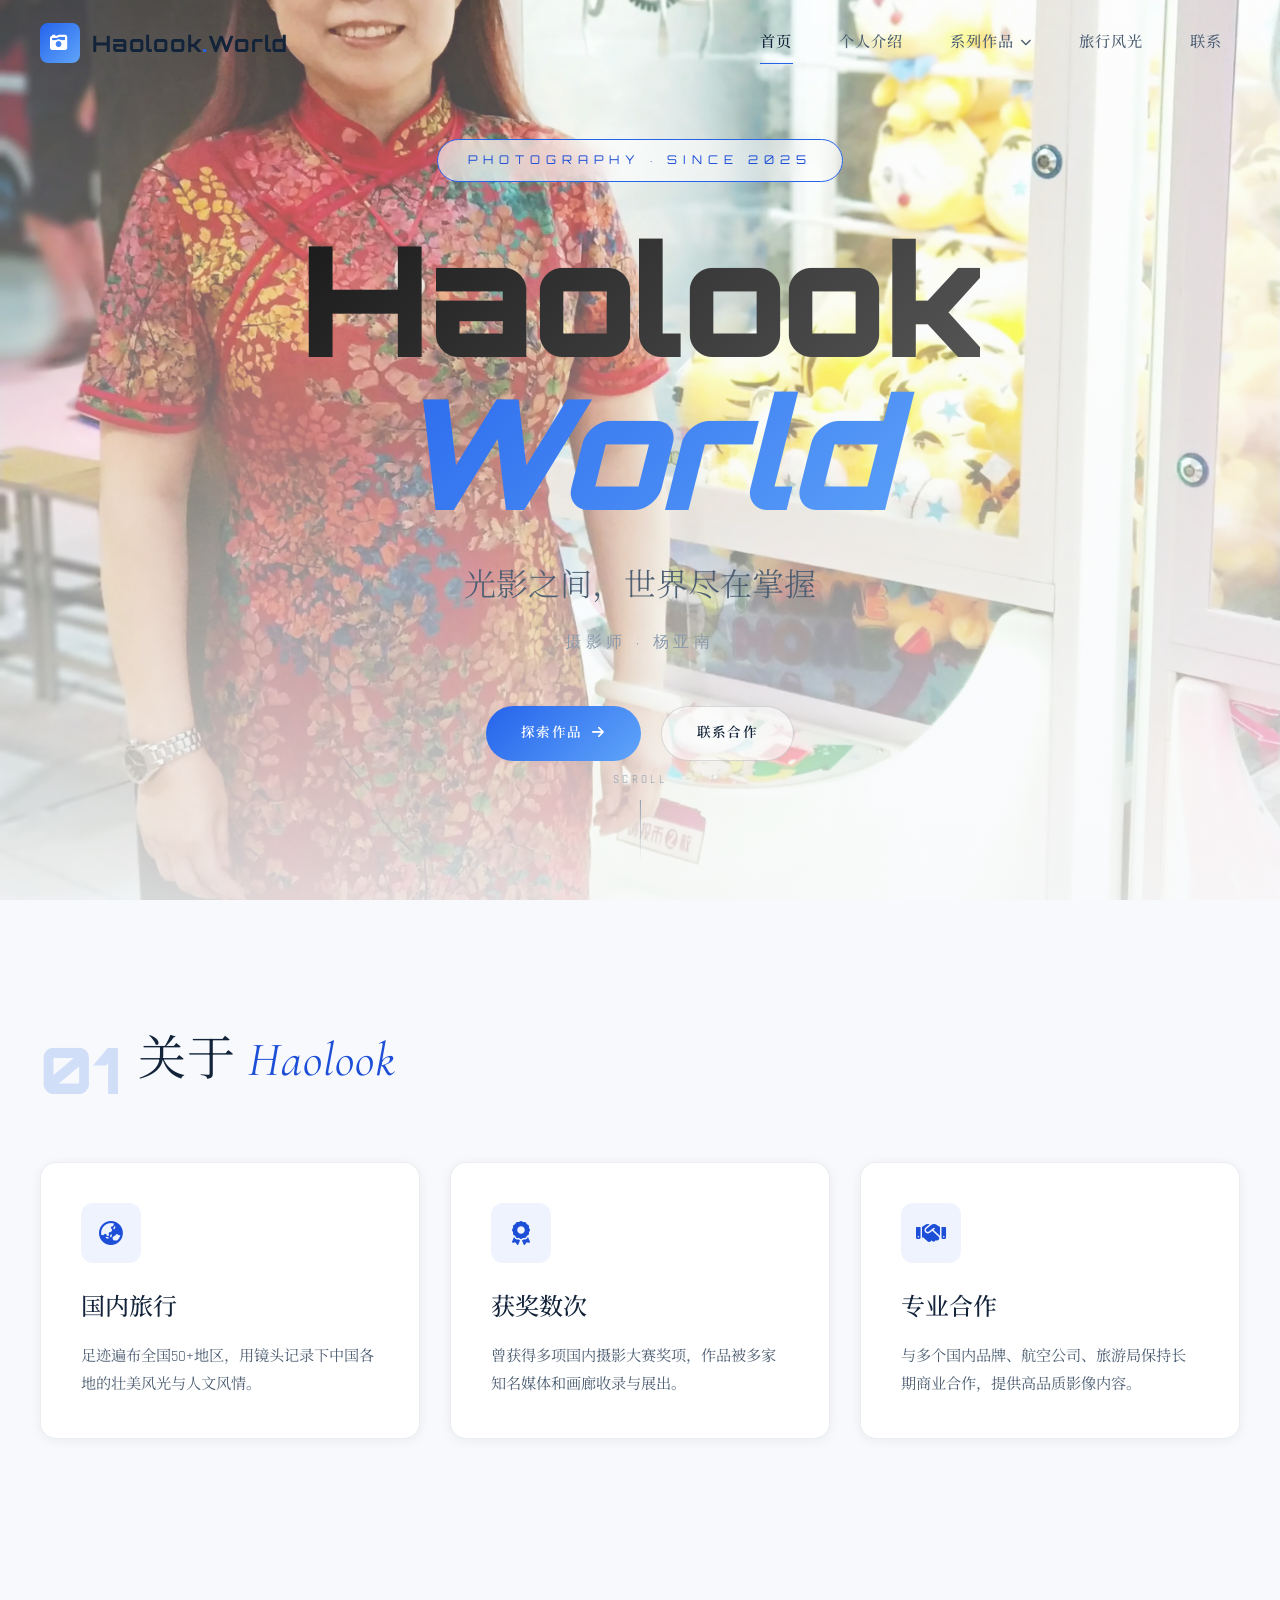
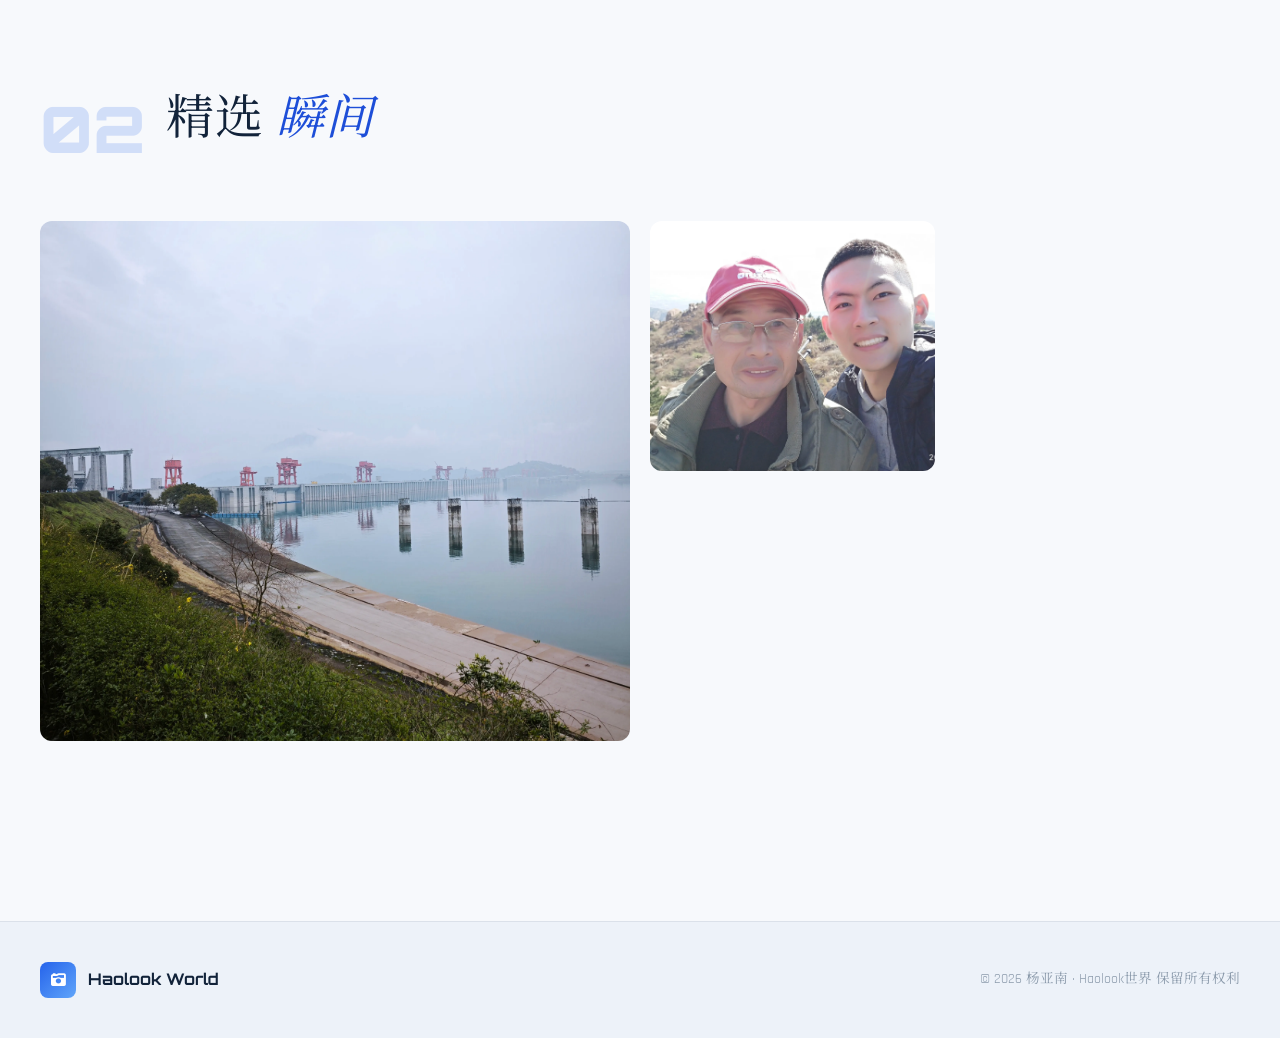
==== index.html @ eec77e29 "更新图库" ====
<!DOCTYPE html>
<html lang="zh-CN">
<head>
    <meta charset="UTF-8">
    <meta name="viewport" content="width=device-width, initial-scale=1.0">
    <title>Haolook世界 · 杨亚南摄影作品集</title>
    <link rel="stylesheet" href="css/style.css">
    <link rel="preconnect" href="https://fonts.googleapis.com">
    <link rel="preconnect" href="https://fonts.gstatic.com" crossorigin>
    <link href="https://fonts.googleapis.com/css2?family=Cormorant+Garamond:wght@300;400;500;600;700&family=Noto+Serif+SC:wght@300;400;500;600;700&family=Orbitron:wght@400;500;600;700;800;900&family=Rajdhani:wght@300;400;500;600;700&display=swap" rel="stylesheet">
    <link rel="stylesheet" href="https://cdnjs.cloudflare.com/ajax/libs/font-awesome/6.5.1/css/all.min.css">
</head>
<body>
    <canvas id="bg-canvas"></canvas>

    <div class="cursor-glow" id="cursor-glow"></div>

    <nav class="navbar" id="navbar">
        <div class="nav-container">
            <a href="#" class="nav-logo" data-page="home">
                <span class="logo-icon"><i class="fa-solid fa-camera-retro"></i></span>
                <span class="logo-text">Haolook<span class="logo-dot">.</span>World</span>
            </a>
            <ul class="nav-menu" id="nav-menu">
                <li><a href="#" class="nav-link active" data-page="home">首页</a></li>
                <li><a href="#" class="nav-link" data-page="about">个人介绍</a></li>
                <li class="dropdown">
                    <a href="#" class="nav-link dropdown-toggle" data-page="series">系列作品 <i class="fa-solid fa-chevron-down"></i></a>
                    <ul class="dropdown-menu" id="series-dropdown">
                    </ul>
                </li>
                <li><a href="#" class="nav-link" data-page="travel">旅行风光</a></li>
                <li><a href="#" class="nav-link" data-page="contact">联系</a></li>
            </ul>
            <button class="nav-toggle" id="nav-toggle">
                <span></span><span></span><span></span>
            </button>
        </div>
    </nav>

    <main class="main-content" id="main-content">
        <!-- 首页 -->
        <section class="page-section active" id="page-home">
            <div class="hero">
                <div class="hero-slideshow" id="hero-slideshow">
                </div>
                <div class="hero-overlay"></div>
                <div class="hero-content">
                    <div class="hero-tag animate-fade-in-up">PHOTOGRAPHY · SINCE 2025</div>
                    <h1 class="hero-title animate-fade-in-up delay-1">
                        <span class="title-line">Haolook</span>
                        <span class="title-line accent">World</span>
                    </h1>
                    <p class="hero-subtitle animate-fade-in-up delay-2">光影之间，世界尽在掌握</p>
                    <p class="hero-name animate-fade-in-up delay-3">摄影师 · 杨亚南</p>
                    <div class="hero-cta animate-fade-in-up delay-4">
                        <a href="#" class="btn btn-primary" data-page="series">探索作品 <i class="fa-solid fa-arrow-right"></i></a>
                        <a href="#" class="btn btn-outline" data-page="contact">联系合作</a>
                    </div>
                </div>
                <div class="hero-scroll">
                    <span>SCROLL</span>
                    <div class="scroll-line"></div>
                </div>
            </div>

            <div class="home-features">
                <div class="section-header">
                    <span class="section-number">01</span>
                    <h2 class="section-title">关于 <span class="accent">Haolook</span></h2>
                </div>
                <div class="features-grid">
                    <div class="feature-card">
                        <div class="feature-icon"><i class="fa-solid fa-earth-asia"></i></div>
                        <h3>国内旅行</h3>
                        <p>足迹遍布全国50+地区，用镜头记录下中国各地的壮美风光与人文风情。</p>
                    </div>
                    <div class="feature-card">
                        <div class="feature-icon"><i class="fa-solid fa-award"></i></div>
                        <h3>获奖数次</h3>
                        <p>曾获得多项国内摄影大赛奖项，作品被多家知名媒体和画廊收录与展出。</p>
                    </div>
                    <div class="feature-card">
                        <div class="feature-icon"><i class="fa-solid fa-handshake"></i></div>
                        <h3>专业合作</h3>
                        <p>与多个国内品牌、航空公司、旅游局保持长期商业合作，提供高品质影像内容。</p>
                    </div>
                </div>
            </div>

            <div class="home-gallery">
                <div class="section-header">
                    <span class="section-number">02</span>
                    <h2 class="section-title">精选 <span class="accent">瞬间</span></h2>
                </div>
                <div class="featured-grid" id="featured-grid">
                </div>
            </div>
        </section>

        <!-- 个人介绍 -->
        <section class="page-section" id="page-about">
            <div class="page-header">
                <span class="section-number">ABOUT</span>
                <h1 class="page-title">个人 <span class="accent">介绍</span></h1>
                <div class="page-line"></div>
            </div>

            <div class="about-hero">
                <div class="about-portrait">
                    <div class="portrait-frame">
                        <img src="images/jianli.png" alt="摄影师杨亚南肖像" class="portrait-img">
                    </div>
                    <div class="portrait-bg-deco"></div>
                </div>
                <div class="about-info">
                    <h2 class="about-name">杨亚南</h2>
                    <p class="about-alias">Haolook · 视觉艺术家</p>
                    <div class="about-bio">
                        <p>独立摄影师，视觉艺术家。专注于旅行风光、人文纪实与商业摄影领域。十余年间，以独特的光影语言和叙事风格，记录下世界各地的自然奇观与人文故事。</p>
                        <p>作品曾多次在国际摄影赛事中获奖，并在海内外多个城市举办个人展览。同时为众多国际品牌和机构提供专业的视觉创作服务。</p>
                    </div>
                    <div class="about-stats">
                        <div class="stat-item">
                            <span class="stat-number" data-count="40">0</span><span class="stat-suffix">+</span>
                            <span class="stat-label">旅行地区</span>
                        </div>
                        <div class="stat-item">
                            <span class="stat-number" data-count="100">0</span><span class="stat-suffix">+</span>
                            <span class="stat-label">获奖荣誉</span>
                        </div>
                        <div class="stat-item">
                            <span class="stat-number" data-count="20">0</span>
                            <span class="stat-label">年创作</span>
                        </div>
                        <div class="stat-item">
                            <span class="stat-number" data-count="500">0</span><span class="stat-suffix">+</span>
                            <span class="stat-label">粉丝关注</span>
                        </div>
                    </div>
                </div>
            </div>

            <div class="about-timeline-section">
                <div class="section-header">
                    <span class="section-number">01</span>
                    <h2 class="section-title">获奖 <span class="accent">荣誉</span></h2>
                </div>
                <div class="timeline" id="awards-timeline">
                    <div class="timeline-item">
                        <div class="timeline-dot"></div>
                        <div class="timeline-content">
                            <span class="timeline-year">2024</span>
                            <h3>International Landscape Photographer of the Year</h3>
                            <p>年度国际风光摄影师大奖 · 金奖</p>
                        </div>
                    </div>
                    <div class="timeline-item">
                        <div class="timeline-dot"></div>
                        <div class="timeline-content">
                            <span class="timeline-year">2023</span>
                            <h3>World Press Photo</h3>
                            <p>世界新闻摄影奖 · 自然类银奖</p>
                        </div>
                    </div>
                    <div class="timeline-item">
                        <div class="timeline-dot"></div>
                        <div class="timeline-content">
                            <span class="timeline-year">2023</span>
                            <h3>Sony World Photography Awards</h3>
                            <p>索尼世界摄影奖 · 专业风光组获奖</p>
                        </div>
                    </div>
                    <div class="timeline-item">
                        <div class="timeline-dot"></div>
                        <div class="timeline-content">
                            <span class="timeline-year">2022</span>
                            <h3>National Geographic Travel Photo Contest</h3>
                            <p>国家地理旅行摄影大赛 · 荣誉奖</p>
                        </div>
                    </div>
                    <div class="timeline-item">
                        <div class="timeline-dot"></div>
                        <div class="timeline-content">
                            <span class="timeline-year">2021</span>
                            <h3>HIPA — HIPA Awards</h3>
                            <p>哈坎国际摄影奖 · 年度摄影师提名</p>
                        </div>
                    </div>
                </div>
            </div>

            <div class="about-timeline-section">
                <div class="section-header">
                    <span class="section-number">02</span>
                    <h2 class="section-title">展览 <span class="accent">经历</span></h2>
                </div>
                <div class="timeline" id="exhibitions-timeline">
                    <div class="timeline-item">
                        <div class="timeline-dot"></div>
                        <div class="timeline-content">
                            <span class="timeline-year">2025</span>
                            <h3>「Haolook World」个人摄影展</h3>
                            <p>上海 · 龙美术馆</p>
                        </div>
                    </div>
                    <div class="timeline-item">
                        <div class="timeline-dot"></div>
                        <div class="timeline-content">
                            <span class="timeline-year">2024</span>
                            <h3>「地球之眼」当代摄影艺术展</h3>
                            <p>北京 · 798艺术区</p>
                        </div>
                    </div>
                    <div class="timeline-item">
                        <div class="timeline-dot"></div>
                        <div class="timeline-content">
                            <span class="timeline-year">2023</span>
                            <h3>国际摄影艺术博览会</h3>
                            <p>杭州 · 浙江美术馆</p>
                        </div>
                    </div>
                    <div class="timeline-item">
                        <div class="timeline-dot"></div>
                        <div class="timeline-content">
                            <span class="timeline-year">2022</span>
                            <h3>「山海之间」双人联展</h3>
                            <p>成都 · 宽窄巷子当代艺术空间</p>
                        </div>
                    </div>
                </div>
            </div>

            <div class="about-section">
                <div class="section-header">
                    <span class="section-number">03</span>
                    <h2 class="section-title">出版 <span class="accent">物</span></h2>
                </div>
                <div class="publications-grid" id="publications-grid">
                    <div class="publication-card">
                        <div class="pub-cover">
                            <div class="cover-sim cover-1"><span>Haolook World</span></div>
                        </div>
                        <h3>《Haolook World》</h3>
                        <p>2024 · 个人摄影集 · 中国摄影出版社</p>
                    </div>
                    <div class="publication-card">
                        <div class="pub-cover">
                            <div class="cover-sim cover-2"><span>光影之路</span></div>
                        </div>
                        <h3>《光影之路》</h3>
                        <p>2022 · 旅行摄影随笔集 · 中信出版社</p>
                    </div>
                    <div class="publication-card">
                        <div class="pub-cover">
                            <div class="cover-sim cover-3"><span>THE SILENCE</span></div>
                        </div>
                        <h3>《The Silence》</h3>
                        <p>2020 · 黑白摄影作品集 · 后浪出版</p>
                    </div>
                </div>
            </div>

            <div class="about-section">
                <div class="section-header">
                    <span class="section-number">04</span>
                    <h2 class="section-title">商业 <span class="accent">合作</span></h2>
                </div>
                <div class="brands-grid" id="brands-grid">
                    <div class="brand-item"><i class="fa-solid fa-plane"></i><span>航空公司</span></div>
                    <div class="brand-item"><i class="fa-solid fa-hotel"></i><span>奢华酒店</span></div>
                    <div class="brand-item"><i class="fa-solid fa-city"></i><span>旅游局</span></div>
                    <div class="brand-item"><i class="fa-solid fa-shirt"></i><span>时尚品牌</span></div>
                    <div class="brand-item"><i class="fa-solid fa-wine-glass"></i><span>美食集团</span></div>
                    <div class="brand-item"><i class="fa-solid fa-gem"></i><span>奢侈品</span></div>
                </div>
            </div>


        </section>

        <!-- 系列作品 -->
        <section class="page-section" id="page-series">
            <div class="page-header">
                <span class="section-number">SERIES</span>
                <h1 class="page-title">系列 <span class="accent">作品</span></h1>
                <div class="page-line"></div>
            </div>

            <div class="series-tabs" id="series-tabs">
                <button class="series-tab active" data-series="all">全部系列</button>
            </div>

            <div class="series-gallery" id="series-gallery">
            </div>
        </section>

        <!-- 旅行风光 -->
        <section class="page-section" id="page-travel">
            <div class="page-header">
                <span class="section-number">TRAVEL</span>
                <h1 class="page-title">旅行 <span class="accent">风光</span></h1>
                <div class="page-line"></div>
            </div>

            <div class="travel-gallery" id="travel-gallery">
            </div>
        </section>

        <!-- 联系 -->
        <section class="page-section" id="page-contact">
            <div class="page-header">
                <span class="section-number">CONTACT</span>
                <h1 class="page-title">联系 <span class="accent">合作</span></h1>
                <div class="page-line"></div>
            </div>

            <div class="contact-container">
                <div class="contact-info">
                    <div class="contact-card">
                        <h2>商业合作</h2>
                        <p class="contact-desc">欢迎品牌方、出版社、机构等洽谈商业合作、图片授权、活动邀约等事宜。</p>
                        <div class="contact-wechat">
                            <div class="wechat-label"><i class="fa-brands fa-weixin"></i> 商业微信</div>
                            <div class="wechat-id" id="wechat-id">Haolookcom</div>
                            <button class="btn-copy" id="btn-copy-wechat">复制微信号</button>
                        </div>
                        <div class="contact-email">
                            <a href="mailto:contact@haolook.world" class="email-link">
                                <i class="fa-solid fa-envelope"></i>
                                contact@haolook.com
                            </a>
                        </div>
                    </div>
                </div>
            </div>
        </section>
    </main>

    <footer class="footer">
        <div class="footer-container">
            <div class="footer-brand">
                <span class="logo-icon"><i class="fa-solid fa-camera-retro"></i></span>
                <span>Haolook World</span>
            </div>
            <div class="footer-copy">© 2026 杨亚南 · Haolook世界 保留所有权利</div>
        </div>
    </footer>

    <!-- 图片灯箱 -->
    <div class="lightbox" id="lightbox">
        <button class="lightbox-close" id="lightbox-close"><i class="fa-solid fa-xmark"></i></button>
        <button class="lightbox-prev" id="lightbox-prev"><i class="fa-solid fa-chevron-left"></i></button>
        <button class="lightbox-next" id="lightbox-next"><i class="fa-solid fa-chevron-right"></i></button>
        <div class="lightbox-content">
            <img src="" alt="" id="lightbox-img">
            <div class="lightbox-caption">
                <span id="lightbox-title"></span>
                <span id="lightbox-counter"></span>
            </div>
        </div>
    </div>

    <!-- 图片加载脚本 -->
    <script src="js/image-loader.js"></script>
    <script src="js/main.js"></script>
</body>
</html>
---- css/style.css ----
*,
*::before,
*::after {
    margin: 0;
    padding: 0;
    box-sizing: border-box;
}

:root {
    --bg-primary: #f7f9fc;
    --bg-secondary: #edf2f9;
    --bg-card: #ffffff;
    --bg-hover: #e6eefb;
    --text-primary: #12233a;
    --text-secondary: #4e5f73;
    --text-muted: #8b9aab;
    --accent: #2563eb;
    --accent-light: #93b4f5;
    --accent-dark: #1d4ed8;
    --border: rgba(18, 35, 58, 0.08);
    --border-light: rgba(18, 35, 58, 0.15);
    --gradient-accent: linear-gradient(135deg, #2563eb, #60a5fa);
    --gradient-soft: linear-gradient(135deg, #f7f9fc 0%, #edf2f9 100%);
    --font-heading: 'Cormorant Garamond', 'Noto Serif SC', serif;
    --font-body: 'Rajdhani', 'Noto Serif SC', sans-serif;
    --font-display: 'Orbitron', 'Cormorant Garamond', serif;
    --transition-smooth: all 0.4s cubic-bezier(0.25, 0.46, 0.45, 0.94);
    --transition-fast: all 0.2s ease;
    --shadow-sm: 0 2px 12px rgba(18, 40, 74, 0.06);
    --shadow-md: 0 8px 30px rgba(18, 40, 74, 0.09);
    --shadow-lg: 0 30px 60px rgba(18, 40, 74, 0.12);
}

html {
    scroll-behavior: smooth;
    -webkit-font-smoothing: antialiased;
    -moz-osx-font-smoothing: grayscale;
}

body {
    font-family: var(--font-body);
    background: var(--bg-primary);
    color: var(--text-primary);
    line-height: 1.7;
    overflow-x: hidden;
    min-height: 100vh;
}

#bg-canvas {
    position: fixed;
    top: 0;
    left: 0;
    width: 100%;
    height: 100%;
    z-index: 0;
    pointer-events: none;
    opacity: 0.4;
}

.cursor-glow {
    position: fixed;
    width: 400px;
    height: 400px;
    border-radius: 50%;
    background: radial-gradient(circle, rgba(37, 99, 235, 0.1) 0%, transparent 70%);
    pointer-events: none;
    z-index: 1;
    transform: translate(-50%, -50%);
    transition: transform 0.1s ease-out;
    display: none;
}

@media (hover: hover) {
    .cursor-glow { display: block; }
}

.navbar {
    position: fixed;
    top: 0;
    left: 0;
    right: 0;
    z-index: 1000;
    padding: 20px 0;
    transition: var(--transition-smooth);
    background: transparent;
}

.navbar.scrolled {
    background: rgba(247, 249, 252, 0.92);
    backdrop-filter: blur(20px);
    -webkit-backdrop-filter: blur(20px);
    padding: 15px 0;
    border-bottom: 1px solid var(--border);
    box-shadow: var(--shadow-sm);
}

.nav-container {
    max-width: 1400px;
    margin: 0 auto;
    padding: 0 40px;
    display: flex;
    justify-content: space-between;
    align-items: center;
}

.nav-logo {
    display: flex;
    align-items: center;
    gap: 12px;
    text-decoration: none;
    color: var(--text-primary);
    font-family: var(--font-display);
    font-size: 1.4rem;
    font-weight: 700;
    letter-spacing: 0.05em;
    transition: var(--transition-fast);
}

.nav-logo:hover { color: var(--accent); }

.logo-icon {
    width: 40px;
    height: 40px;
    background: var(--gradient-accent);
    border-radius: 8px;
    display: flex;
    align-items: center;
    justify-content: center;
    color: #fff;
    font-size: 1.1rem;
}

.logo-text { font-family: var(--font-display); }
.logo-dot { color: var(--accent); }

.nav-menu {
    display: flex;
    list-style: none;
    gap: 10px;
    align-items: center;
}

.nav-link {
    text-decoration: none;
    color: var(--text-secondary);
    font-size: 0.95rem;
    font-weight: 500;
    letter-spacing: 0.08em;
    padding: 10px 18px;
    position: relative;
    transition: var(--transition-fast);
    display: flex;
    align-items: center;
    gap: 6px;
    text-transform: uppercase;
}

.nav-link::before {
    content: '';
    position: absolute;
    bottom: 2px;
    left: 18px;
    right: 18px;
    height: 1px;
    background: var(--accent);
    transform: scaleX(0);
    transform-origin: left;
    transition: transform 0.3s ease;
}

.nav-link:hover,
.nav-link.active { color: var(--text-primary); }

.nav-link:hover::before,
.nav-link.active::before { transform: scaleX(1); }

.dropdown { position: relative; }

.dropdown-toggle i {
    font-size: 0.7rem;
    transition: transform 0.3s ease;
}

.dropdown:hover .dropdown-toggle i { transform: rotate(180deg); }

.dropdown-menu {
    position: absolute;
    top: 100%;
    left: 50%;
    transform: translateX(-50%) translateY(10px);
    background: #ffffff;
    border: 1px solid var(--border);
    border-radius: 12px;
    padding: 12px;
    min-width: 220px;
    list-style: none;
    opacity: 0;
    visibility: hidden;
    transition: all 0.3s cubic-bezier(0.25, 0.46, 0.45, 0.94);
    box-shadow: var(--shadow-lg);
    margin-top: 10px;
}

.dropdown:hover .dropdown-menu {
    opacity: 1;
    visibility: visible;
    transform: translateX(-50%) translateY(0);
}

.dropdown-menu li a {
    display: block;
    padding: 12px 18px;
    color: var(--text-secondary);
    text-decoration: none;
    font-size: 0.9rem;
    border-radius: 8px;
    transition: var(--transition-fast);
}

.dropdown-menu li a:hover {
    background: var(--bg-hover);
    color: var(--accent);
}

.nav-toggle {
    display: none;
    flex-direction: column;
    gap: 5px;
    background: none;
    border: none;
    cursor: pointer;
    padding: 10px;
}

.nav-toggle span {
    display: block;
    width: 28px;
    height: 2px;
    background: var(--text-primary);
    transition: var(--transition-smooth);
}

.nav-toggle.active span:nth-child(1) { transform: rotate(45deg) translate(5px, 5px); }
.nav-toggle.active span:nth-child(2) { opacity: 0; }
.nav-toggle.active span:nth-child(3) { transform: rotate(-45deg) translate(5px, -5px); }

.main-content { position: relative; z-index: 2; }

.page-section {
    display: none;
    min-height: 100vh;
    animation: fadeIn 0.6s ease;
}

.page-section.active { display: block; }

@keyframes fadeIn {
    from { opacity: 0; transform: translateY(20px); }
    to { opacity: 1; transform: translateY(0); }
}

.hero {
    position: relative;
    height: 100vh;
    min-height: 700px;
    overflow: hidden;
    display: flex;
    align-items: center;
    justify-content: center;
}

.hero-slideshow {
    position: absolute;
    inset: 0;
}

.hero-slide {
    position: absolute;
    inset: 0;
    background-size: cover;
    background-position: center;
    opacity: 0;
    transition: opacity 1.5s ease;
}

.hero-slide.active { opacity: 1; }

.hero-slide.placeholder {
    background: linear-gradient(135deg, #e7eefb 0%, #d3e1f7 50%, #93b4f5 100%);
}

.hero-overlay {
    position: absolute;
    inset: 0;
    background: linear-gradient(180deg, rgba(247, 249, 252, 0.25) 0%, rgba(247, 249, 252, 0.4) 40%, rgba(247, 249, 252, 0.85) 100%);
    z-index: 1;
}

.hero-content {
    position: relative;
    z-index: 2;
    text-align: center;
    padding: 0 20px;
    max-width: 900px;
}

.hero-tag {
    display: inline-block;
    font-family: var(--font-display);
    font-size: 0.75rem;
    letter-spacing: 0.5em;
    color: var(--accent-dark);
    border: 1px solid var(--accent);
    padding: 10px 30px;
    border-radius: 50px;
    margin-bottom: 40px;
    background: rgba(255,255,255,0.6);
    backdrop-filter: blur(10px);
}

.hero-title {
    font-family: var(--font-display);
    font-size: clamp(3rem, 12vw, 10rem);
    font-weight: 900;
    line-height: 1;
    margin-bottom: 30px;
    letter-spacing: -0.02em;
}

.title-line {
    display: block;
    background: linear-gradient(135deg, #1a1a1a 0%, #555555 100%);
    -webkit-background-clip: text;
    -webkit-text-fill-color: transparent;
    background-clip: text;
}

.title-line.accent {
    background: var(--gradient-accent);
    -webkit-background-clip: text;
    -webkit-text-fill-color: transparent;
    background-clip: text;
    font-style: italic;
}

.hero-subtitle {
    font-family: var(--font-heading);
    font-size: clamp(1.2rem, 3vw, 2rem);
    color: var(--text-secondary);
    margin-bottom: 15px;
    font-weight: 300;
}

.hero-name {
    font-family: var(--font-display);
    font-size: 1rem;
    letter-spacing: 0.3em;
    color: var(--text-muted);
    margin-bottom: 50px;
    text-transform: uppercase;
}

.hero-cta {
    display: flex;
    gap: 20px;
    justify-content: center;
    flex-wrap: wrap;
}

.btn {
    display: inline-flex;
    align-items: center;
    gap: 10px;
    padding: 15px 35px;
    text-decoration: none;
    font-family: var(--font-body);
    font-weight: 600;
    letter-spacing: 0.1em;
    text-transform: uppercase;
    font-size: 0.85rem;
    border-radius: 60px;
    transition: var(--transition-smooth);
    cursor: pointer;
    border: none;
}

.btn-primary {
    background: var(--gradient-accent);
    color: #fff;
}

.btn-primary:hover {
    transform: translateY(-3px);
    box-shadow: 0 15px 40px rgba(37, 99, 235, 0.3);
}

.btn-outline {
    background: rgba(255,255,255,0.6);
    color: var(--text-primary);
    border: 1px solid var(--border-light);
}

.btn-outline:hover {
    border-color: var(--accent);
    color: var(--accent-dark);
    transform: translateY(-3px);
    background: #fff;
}

.hero-scroll {
    position: absolute;
    bottom: 40px;
    left: 50%;
    transform: translateX(-50%);
    z-index: 2;
    display: flex;
    flex-direction: column;
    align-items: center;
    gap: 10px;
    color: var(--text-muted);
    font-size: 0.7rem;
    letter-spacing: 0.3em;
}

.scroll-line {
    width: 1px;
    height: 60px;
    background: linear-gradient(180deg, var(--text-muted), transparent);
    animation: scrollPulse 2s ease-in-out infinite;
}

@keyframes scrollPulse {
    0%, 100% { transform: scaleY(0.3); transform-origin: top; }
    50% { transform: scaleY(1); transform-origin: top; }
}

.animate-fade-in-up {
    opacity: 0;
    transform: translateY(30px);
    animation: fadeInUp 0.8s ease forwards;
}

@keyframes fadeInUp {
    to { opacity: 1; transform: translateY(0); }
}

.delay-1 { animation-delay: 0.2s; }
.delay-2 { animation-delay: 0.4s; }
.delay-3 { animation-delay: 0.6s; }
.delay-4 { animation-delay: 0.8s; }

.home-features,
.home-gallery {
    max-width: 1400px;
    margin: 0 auto;
    padding: 120px 40px;
}

.section-header {
    display: flex;
    align-items: flex-end;
    gap: 20px;
    margin-bottom: 60px;
}

.section-number {
    font-family: var(--font-display);
    font-size: 4rem;
    font-weight: 900;
    color: rgba(37, 99, 235, 0.18);
    line-height: 1;
}

.section-title {
    font-family: var(--font-heading);
    font-size: clamp(1.8rem, 4vw, 3rem);
    font-weight: 400;
    color: var(--text-primary);
    letter-spacing: 0.02em;
}

.section-title .accent {
    font-style: italic;
    color: var(--accent-dark);
}

.accent { color: var(--accent-dark); }

.features-grid {
    display: grid;
    grid-template-columns: repeat(auto-fit, minmax(280px, 1fr));
    gap: 30px;
}

.feature-card {
    background: var(--bg-card);
    border: 1px solid var(--border);
    border-radius: 16px;
    padding: 40px;
    transition: var(--transition-smooth);
    position: relative;
    overflow: hidden;
    box-shadow: var(--shadow-sm);
}

.feature-card::before {
    content: '';
    position: absolute;
    top: 0;
    left: 0;
    right: 0;
    height: 2px;
    background: var(--gradient-accent);
    transform: scaleX(0);
    transition: transform 0.4s ease;
}

.feature-card:hover {
    transform: translateY(-10px);
    border-color: var(--accent-light);
    box-shadow: var(--shadow-lg);
}

.feature-card:hover::before { transform: scaleX(1); }

.feature-icon {
    width: 60px;
    height: 60px;
    background: rgba(37, 99, 235, 0.08);
    border-radius: 12px;
    display: flex;
    align-items: center;
    justify-content: center;
    font-size: 1.5rem;
    color: var(--accent-dark);
    margin-bottom: 25px;
}

.feature-card h3 {
    font-family: var(--font-heading);
    font-size: 1.5rem;
    margin-bottom: 15px;
    font-weight: 500;
    color: var(--text-primary);
}

.feature-card p {
    color: var(--text-secondary);
    font-size: 0.95rem;
    line-height: 1.8;
}

.featured-grid {
    display: grid;
    grid-template-columns: repeat(4, 1fr);
    grid-auto-rows: 250px;
    gap: 20px;
}

.featured-item {
    position: relative;
    border-radius: 12px;
    overflow: hidden;
    cursor: pointer;
    transition: var(--transition-smooth);
    background: var(--bg-hover);
}

.featured-item:nth-child(1) { grid-column: span 2; grid-row: span 2; }
.featured-item:nth-child(2) { grid-column: span 1; }
.featured-item:nth-child(3) { grid-column: span 1; }
.featured-item:nth-child(4) { grid-column: span 2; }
.featured-item:nth-child(5) { grid-column: span 2; }
.featured-item:nth-child(6) { grid-column: span 1; grid-row: span 2; }

.featured-img {
    width: 100%;
    height: 100%;
    object-fit: cover;
    transition: transform 0.6s ease;
}

.featured-item:hover .featured-img { transform: scale(1.1); }

.featured-overlay {
    position: absolute;
    inset: 0;
    background: linear-gradient(180deg, transparent 40%, rgba(15, 32, 56, 0.75) 100%);
    display: flex;
    flex-direction: column;
    justify-content: flex-end;
    padding: 30px;
    opacity: 0;
    transition: var(--transition-smooth);
}

.featured-item:hover .featured-overlay { opacity: 1; }

.featured-title {
    font-family: var(--font-heading);
    font-size: 1.3rem;
    margin-bottom: 5px;
    color: #fff;
}

.featured-cat {
    font-size: 0.75rem;
    letter-spacing: 0.2em;
    color: var(--accent-light);
    text-transform: uppercase;
}

.featured-item.placeholder::after {
    content: '';
    position: absolute;
    inset: 0;
    background: linear-gradient(45deg, #e7eefb, #d3e1f7);
    opacity: 0.6;
}

.page-header {
    text-align: center;
    padding: 180px 40px 80px;
    background: var(--gradient-soft);
}

.page-header .section-number {
    font-size: 1rem;
    letter-spacing: 0.5em;
    color: var(--accent-dark);
    display: block;
    margin-bottom: 20px;
}

.page-title {
    font-family: var(--font-heading);
    font-size: clamp(2.5rem, 6vw, 4.5rem);
    font-weight: 400;
    margin-bottom: 20px;
    color: var(--text-primary);
}

.page-line {
    width: 80px;
    height: 2px;
    background: var(--gradient-accent);
    margin: 0 auto;
}

.about-hero {
    max-width: 1200px;
    margin: 0 auto;
    padding: 60px 40px;
    display: grid;
    grid-template-columns: 1fr 1.5fr;
    gap: 80px;
}

.about-portrait {
    position: relative;
}

.portrait-frame {
    width: 100%;
    aspect-ratio: 3/4;
    border-radius: 20px;
    overflow: hidden;
    box-shadow: var(--shadow-lg);
    background: var(--bg-hover);
}

.portrait-frame img {
    width: 100%;
    height: 100%;
    object-fit: cover;
}

.portrait-placeholder {
    width: 100%;
    height: 100%;
    display: flex;
    flex-direction: column;
    align-items: center;
    justify-content: center;
    gap: 15px;
    color: var(--text-muted);
    background: var(--gradient-soft);
}

.portrait-placeholder i { font-size: 3rem; }
.portrait-placeholder span { font-size: 0.9rem; letter-spacing: 0.2em; }

.portrait-bg-deco {
    position: absolute;
    top: 20px;
    left: 20px;
    right: -20px;
    bottom: -20px;
    border: 2px solid var(--accent-light);
    border-radius: 20px;
    z-index: -1;
}

.about-info {
    display: flex;
    flex-direction: column;
    justify-content: center;
}

.about-name {
    font-family: var(--font-heading);
    font-size: clamp(2.5rem, 5vw, 4rem);
    font-weight: 400;
    margin-bottom: 10px;
    color: var(--text-primary);
}

.about-alias {
    font-family: var(--font-display);
    font-size: 0.9rem;
    letter-spacing: 0.3em;
    color: var(--accent-dark);
    text-transform: uppercase;
    margin-bottom: 30px;
}

.about-bio p {
    font-size: 1rem;
    color: var(--text-secondary);
    line-height: 2;
    margin-bottom: 15px;
}

.about-stats {
    display: grid;
    grid-template-columns: repeat(4, 1fr);
    gap: 25px;
    margin-top: 40px;
    padding-top: 40px;
    border-top: 1px solid var(--border);
}

.stat-item {
    text-align: center;
}

.stat-number {
    font-family: var(--font-display);
    font-size: 2.5rem;
    font-weight: 700;
    color: var(--accent-dark);
}

.stat-suffix {
    font-family: var(--font-display);
    font-size: 1.2rem;
    color: var(--accent-dark);
}

.stat-label {
    display: block;
    font-size: 0.8rem;
    letter-spacing: 0.2em;
    color: var(--text-muted);
    margin-top: 5px;
}

.about-timeline-section,
.about-section {
    max-width: 1200px;
    margin: 0 auto;
    padding: 80px 40px;
}

.timeline {
    position: relative;
    padding-left: 40px;
}

.timeline::before {
    content: '';
    position: absolute;
    left: 12px;
    top: 0;
    bottom: 0;
    width: 2px;
    background: linear-gradient(180deg, var(--accent-light), transparent);
}

.timeline-item {
    position: relative;
    padding-bottom: 40px;
}

.timeline-item:last-child { padding-bottom: 0; }

.timeline-dot {
    position: absolute;
    left: -34px;
    top: 5px;
    width: 16px;
    height: 16px;
    background: var(--accent);
    border: 3px solid var(--bg-primary);
    border-radius: 50%;
    box-shadow: 0 0 0 2px var(--accent-light);
}

.timeline-content {
    background: var(--bg-card);
    border: 1px solid var(--border);
    border-radius: 12px;
    padding: 25px 30px;
    box-shadow: var(--shadow-sm);
    transition: var(--transition-smooth);
}

.timeline-content:hover {
    border-color: var(--accent-light);
    transform: translateX(5px);
    box-shadow: var(--shadow-md);
}

.timeline-year {
    display: inline-block;
    font-family: var(--font-display);
    font-size: 0.8rem;
    letter-spacing: 0.2em;
    color: var(--accent-dark);
    background: rgba(37, 99, 235, 0.08);
    padding: 4px 14px;
    border-radius: 20px;
    margin-bottom: 12px;
}

.timeline-content h3 {
    font-family: var(--font-heading);
    font-size: 1.25rem;
    font-weight: 500;
    margin-bottom: 8px;
    color: var(--text-primary);
}

.timeline-content p {
    color: var(--text-secondary);
    font-size: 0.95rem;
}

.publications-grid {
    display: grid;
    grid-template-columns: repeat(auto-fit, minmax(250px, 1fr));
    gap: 30px;
}

.publication-card {
    background: var(--bg-card);
    border: 1px solid var(--border);
    border-radius: 16px;
    padding: 30px;
    text-align: center;
    transition: var(--transition-smooth);
    box-shadow: var(--shadow-sm);
}

.publication-card:hover {
    transform: translateY(-8px);
    box-shadow: var(--shadow-lg);
    border-color: var(--accent-light);
}

.pub-cover {
    aspect-ratio: 3/4;
    border-radius: 8px;
    overflow: hidden;
    margin-bottom: 20px;
    box-shadow: var(--shadow-md);
}

.cover-sim {
    width: 100%;
    height: 100%;
    display: flex;
    align-items: center;
    justify-content: center;
    color: #fff;
    font-family: var(--font-heading);
    font-size: 1.3rem;
    padding: 20px;
    text-align: center;
    font-weight: 500;
}

.cover-1 { background: linear-gradient(135deg, #1e3a8a 0%, #60a5fa 100%); }
.cover-2 { background: linear-gradient(135deg, #1e40af 0%, #7dd3fc 100%); }
.cover-3 { background: linear-gradient(135deg, #0f2440 0%, #64748b 100%); }

.publication-card h3 {
    font-family: var(--font-heading);
    font-size: 1.3rem;
    margin-bottom: 8px;
    color: var(--text-primary);
}

.publication-card p {
    color: var(--text-muted);
    font-size: 0.9rem;
}

.brands-grid {
    display: grid;
    grid-template-columns: repeat(3, 1fr);
    gap: 20px;
}

.brand-item {
    background: var(--bg-card);
    border: 1px solid var(--border);
    border-radius: 12px;
    padding: 30px;
    display: flex;
    align-items: center;
    gap: 15px;
    transition: var(--transition-smooth);
    box-shadow: var(--shadow-sm);
}

.brand-item:hover {
    border-color: var(--accent-light);
    transform: translateY(-5px);
    box-shadow: var(--shadow-md);
}

.brand-item i {
    font-size: 1.8rem;
    color: var(--accent-dark);
}

.brand-item span {
    font-size: 1rem;
    font-weight: 500;
    color: var(--text-primary);
}

.series-tabs {
    display: flex;
    justify-content: center;
    gap: 10px;
    flex-wrap: wrap;
    padding: 40px;
    max-width: 1200px;
    margin: 0 auto;
}

.series-tab {
    padding: 12px 28px;
    background: var(--bg-card);
    border: 1px solid var(--border);
    border-radius: 60px;
    color: var(--text-secondary);
    font-family: var(--font-body);
    font-size: 0.9rem;
    font-weight: 500;
    letter-spacing: 0.08em;
    cursor: pointer;
    transition: var(--transition-smooth);
}

.series-tab:hover {
    border-color: var(--accent-light);
    color: var(--accent-dark);
}

.series-tab.active {
    background: var(--gradient-accent);
    border-color: transparent;
    color: #fff;
}

.series-gallery,
.travel-gallery {
    max-width: 1400px;
    margin: 0 auto;
    padding: 40px;
    column-count: 3;
    column-gap: 20px;
}

.gallery-item {
    break-inside: avoid;
    margin-bottom: 20px;
    border-radius: 12px;
    overflow: hidden;
    position: relative;
    cursor: pointer;
    background: var(--bg-hover);
    animation: galleryFadeIn 0.6s ease forwards;
    opacity: 0;
}

@keyframes galleryFadeIn {
    to { opacity: 1; }
}

.gallery-item img {
    width: 100%;
    display: block;
    transition: transform 0.6s ease;
}

.gallery-item:hover img { transform: scale(1.05); }

.gallery-caption {
    position: absolute;
    inset: 0;
    background: linear-gradient(180deg, transparent 50%, rgba(15, 32, 56, 0.8) 100%);
    display: flex;
    flex-direction: column;
    justify-content: flex-end;
    padding: 25px;
    opacity: 0;
    transition: var(--transition-smooth);
}

.gallery-item:hover .gallery-caption { opacity: 1; }

.caption-title {
    font-family: var(--font-heading);
    font-size: 1.1rem;
    color: #fff;
}

.caption-series {
    font-size: 0.7rem;
    letter-spacing: 0.2em;
    color: var(--accent-light);
    margin-top: 4px;
}

.empty-state {
    grid-column: 1 / -1;
    text-align: center;
    padding: 80px 40px;
    color: var(--text-muted);
    font-size: 1rem;
}

.empty-state i {
    font-size: 3rem;
    display: block;
    margin-bottom: 20px;
    color: var(--accent-light);
}

.contact-container {
    max-width: 600px;
    margin: 0 auto;
    padding: 40px;
}

.contact-card,
.social-card {
    background: var(--bg-card);
    border: 1px solid var(--border);
    border-radius: 16px;
    padding: 40px;
    box-shadow: var(--shadow-sm);
}

.contact-card h2,
.social-card h2 {
    font-family: var(--font-heading);
    font-size: 1.6rem;
    font-weight: 500;
    margin-bottom: 15px;
    color: var(--text-primary);
}

.contact-desc {
    color: var(--text-secondary);
    margin-bottom: 25px;
    font-size: 0.95rem;
}

.contact-wechat {
    background: var(--bg-hover);
    border-radius: 12px;
    padding: 25px;
    text-align: center;
}

.wechat-label {
    font-size: 0.8rem;
    letter-spacing: 0.2em;
    color: var(--text-muted);
    margin-bottom: 12px;
    text-transform: uppercase;
}

.wechat-label i { color: #07c160; margin-right: 6px; }

.wechat-id {
    font-family: var(--font-display);
    font-size: 1.4rem;
    font-weight: 600;
    color: var(--text-primary);
    letter-spacing: 0.05em;
    margin-bottom: 18px;
}

.btn-copy {
    background: var(--gradient-accent);
    color: #fff;
    border: none;
    padding: 12px 30px;
    border-radius: 30px;
    font-family: var(--font-body);
    font-weight: 600;
    font-size: 0.85rem;
    letter-spacing: 0.08em;
    cursor: pointer;
    transition: var(--transition-smooth);
}

.btn-copy:hover {
    transform: translateY(-2px);
    box-shadow: 0 10px 30px rgba(37, 99, 235, 0.3);
}

.btn-copy.copied { background: #07c160; }

.contact-email {
    margin-top: 25px;
}

.email-link {
    display: flex;
    align-items: center;
    gap: 12px;
    color: var(--text-secondary);
    text-decoration: none;
    font-size: 1rem;
    padding: 15px 20px;
    background: var(--bg-hover);
    border-radius: 10px;
    transition: var(--transition-smooth);
}

.email-link:hover {
    color: var(--accent-dark);
    background: rgba(37, 99, 235, 0.08);
}

.footer {
    background: var(--bg-secondary);
    padding: 40px;
    margin-top: 60px;
    border-top: 1px solid var(--border);
}

.footer-container {
    max-width: 1400px;
    margin: 0 auto;
    display: flex;
    justify-content: space-between;
    align-items: center;
    flex-wrap: wrap;
    gap: 20px;
}

.footer-brand {
    display: flex;
    align-items: center;
    gap: 12px;
    font-family: var(--font-display);
    color: var(--text-primary);
    font-weight: 700;
}

.footer-brand .logo-icon {
    width: 36px;
    height: 36px;
    font-size: 0.9rem;
}

.footer-copy {
    color: var(--text-muted);
    font-size: 0.85rem;
}

.footer-social { display: none; }

.lightbox {
    position: fixed;
    inset: 0;
    background: rgba(10, 10, 10, 0.95);
    z-index: 2000;
    display: flex;
    align-items: center;
    justify-content: center;
    opacity: 0;
    visibility: hidden;
    transition: var(--transition-smooth);
}

.lightbox.active {
    opacity: 1;
    visibility: visible;
}

.lightbox-content {
    max-width: 90vw;
    max-height: 85vh;
    text-align: center;
}

.lightbox-content img {
    max-width: 100%;
    max-height: 80vh;
    border-radius: 8px;
    box-shadow: 0 20px 60px rgba(0, 0, 0, 0.5);
}

.lightbox-caption {
    color: rgba(255,255,255,0.8);
    padding: 15px;
    font-size: 0.9rem;
    display: flex;
    justify-content: space-between;
    max-width: 600px;
    margin: 0 auto;
}

.lightbox-close,
.lightbox-prev,
.lightbox-next {
    position: absolute;
    background: rgba(255,255,255,0.1);
    border: 1px solid rgba(255,255,255,0.2);
    color: #fff;
    width: 50px;
    height: 50px;
    border-radius: 50%;
    cursor: pointer;
    font-size: 1.2rem;
    transition: var(--transition-smooth);
    display: flex;
    align-items: center;
    justify-content: center;
}

.lightbox-close:hover,
.lightbox-prev:hover,
.lightbox-next:hover {
    background: var(--accent);
    border-color: var(--accent);
    color: #1a1a1a;
}

.lightbox-close { top: 30px; right: 30px; }
.lightbox-prev { left: 30px; top: 50%; transform: translateY(-50%); }
.lightbox-next { right: 30px; top: 50%; transform: translateY(-50%); }

@media (max-width: 1024px) {
    .nav-toggle { display: flex; }

    .nav-menu {
        position: fixed;
        top: 0;
        right: -100%;
        width: 300px;
        max-width: 80vw;
        height: 100vh;
        background: #fff;
        flex-direction: column;
        padding: 100px 30px 30px;
        align-items: stretch;
        transition: right 0.4s ease;
        box-shadow: var(--shadow-lg);
    }

    .nav-menu.active { right: 0; }

    .nav-link {
        padding: 15px 0;
        border-bottom: 1px solid var(--border);
    }

    .nav-link::before { display: none; }

    .dropdown-menu {
        position: static;
        transform: none;
        background: transparent;
        border: none;
        box-shadow: none;
        opacity: 1;
        visibility: visible;
        padding: 10px 0;
        display: none;
    }

    .dropdown-menu.open { display: block; }

    .dropdown-menu li a {
        padding: 10px 0;
        padding-left: 20px;
        font-size: 0.85rem;
    }

    .about-hero {
        grid-template-columns: 1fr;
        gap: 40px;
    }

    .brands-grid { grid-template-columns: repeat(2, 1fr); }
    .contact-container { grid-template-columns: 1fr; }
    .about-stats { grid-template-columns: repeat(2, 1fr); }

    .featured-grid {
        grid-template-columns: repeat(2, 1fr);
        grid-auto-rows: 200px;
    }

    .featured-item:nth-child(1) { grid-column: span 2; grid-row: span 1; }
    .featured-item:nth-child(6) { grid-column: span 2; grid-row: span 1; }

    .series-gallery,
    .travel-gallery { column-count: 2; }
}

@media (max-width: 600px) {
    .nav-container { padding: 0 20px; }
    .home-features,
    .home-gallery { padding: 80px 20px; }
    .page-header { padding: 140px 20px 60px; }
    .about-hero { padding: 40px 20px; }
    .about-timeline-section,
    .about-section { padding: 60px 20px; }

    .brands-grid { grid-template-columns: 1fr; }
    .featured-grid { grid-template-columns: 1fr; }
    .featured-item:nth-child(1),
    .featured-item:nth-child(4),
    .featured-item:nth-child(5),
    .featured-item:nth-child(6) { grid-column: span 1; }

    .series-gallery,
    .travel-gallery { column-count: 1; padding: 20px; }

    .hero-title { font-size: clamp(2.5rem, 15vw, 5rem); }

    .footer-container {
        flex-direction: column;
        text-align: center;
    }
}
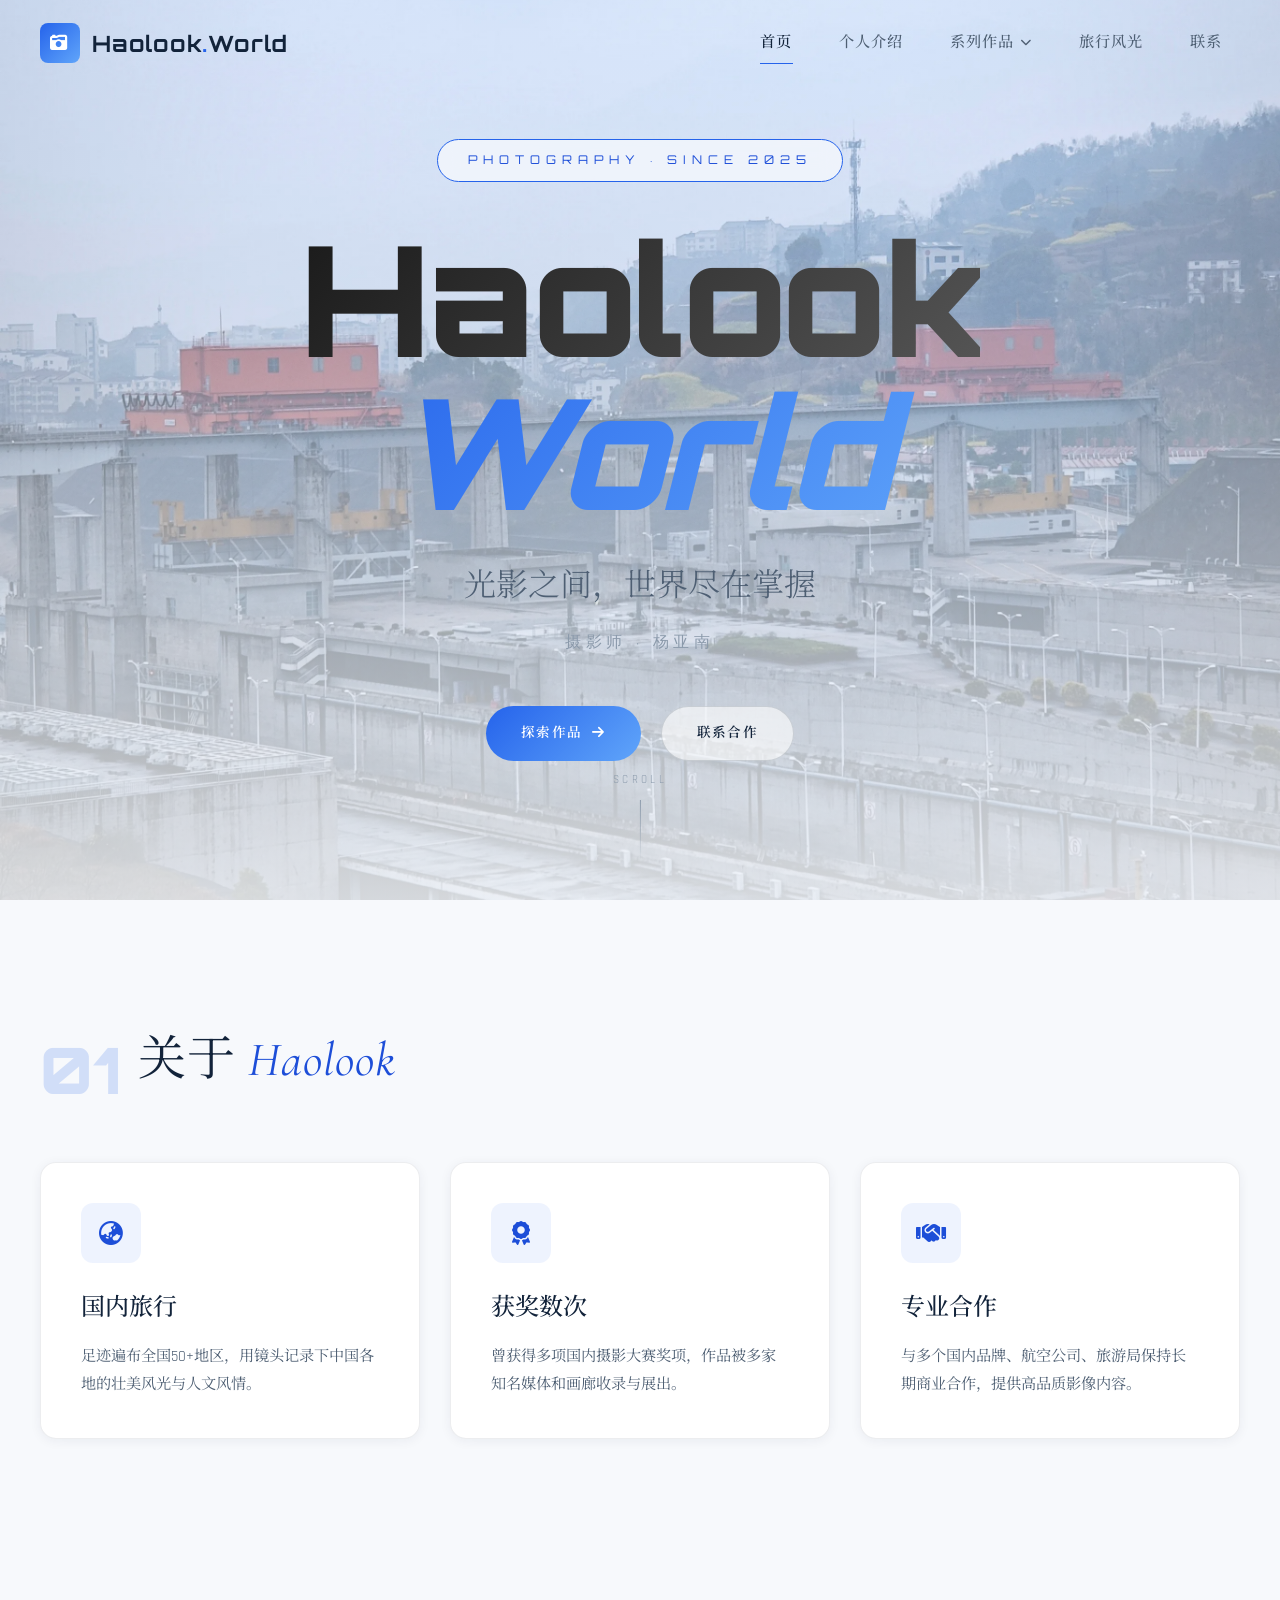
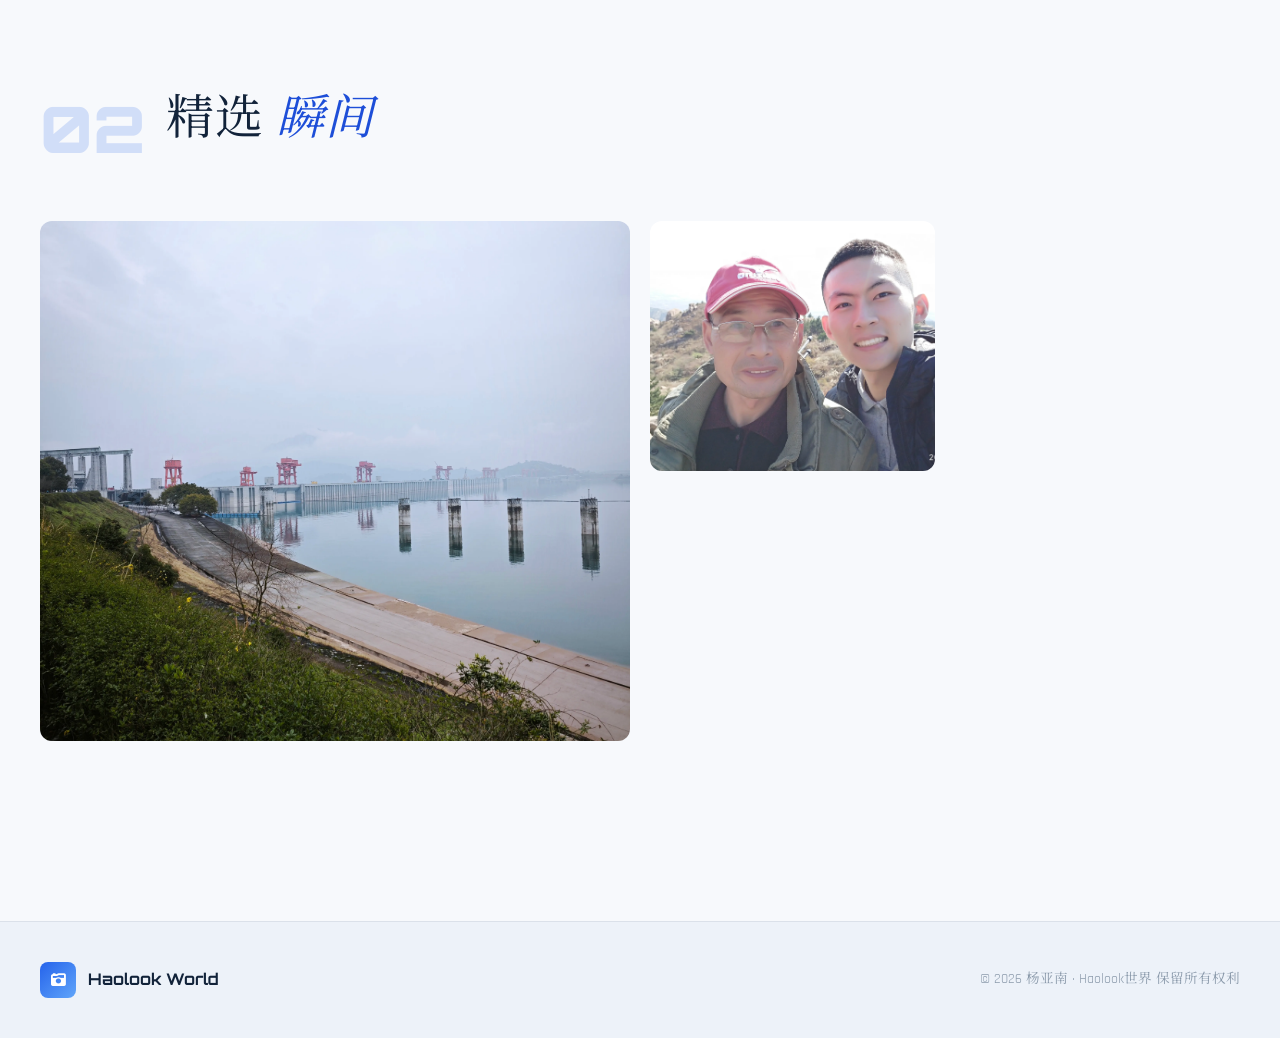
==== commit 18273f3b: "Update index.html" ====
--- a/index.html
+++ b/index.html
@@ -117,16 +117,16 @@
                     <h2 class="about-name">杨亚南</h2>
                     <p class="about-alias">Haolook · 视觉艺术家</p>
                     <div class="about-bio">
-                        <p>独立摄影师，视觉艺术家。专注于旅行风光、人文纪实与商业摄影领域。十余年间，以独特的光影语言和叙事风格，记录下世界各地的自然奇观与人文故事。</p>
-                        <p>作品曾多次在国际摄影赛事中获奖，并在海内外多个城市举办个人展览。同时为众多国际品牌和机构提供专业的视觉创作服务。</p>
+                        <p>独立摄影师，视觉艺术家。一名正在学习摄影的记录者，专注于旅行风光、人文纪实。以独特的光影语言和叙事风格，记录下各地的自然奇观与人文故事。</p>
+                        <p>目光常停留在山野风景、城市街巷，以及花鸟静物之上,偏好干净、简洁的画面，忠于当下看见的光线与形态,这里存放我的练习碎片，收集世间安静的美好。</p>
                     </div>
                     <div class="about-stats">
                         <div class="stat-item">
                             <span class="stat-number" data-count="40">0</span><span class="stat-suffix">+</span>
-                            <span class="stat-label">旅行地区</span>
+                            <span class="stat-label">旅行城市</span>
                         </div>
                         <div class="stat-item">
-                            <span class="stat-number" data-count="100">0</span><span class="stat-suffix">+</span>
+                            <span class="stat-number" data-count="10">0</span><span class="stat-suffix">+</span>
                             <span class="stat-label">获奖荣誉</span>
                         </div>
                         <div class="stat-item">
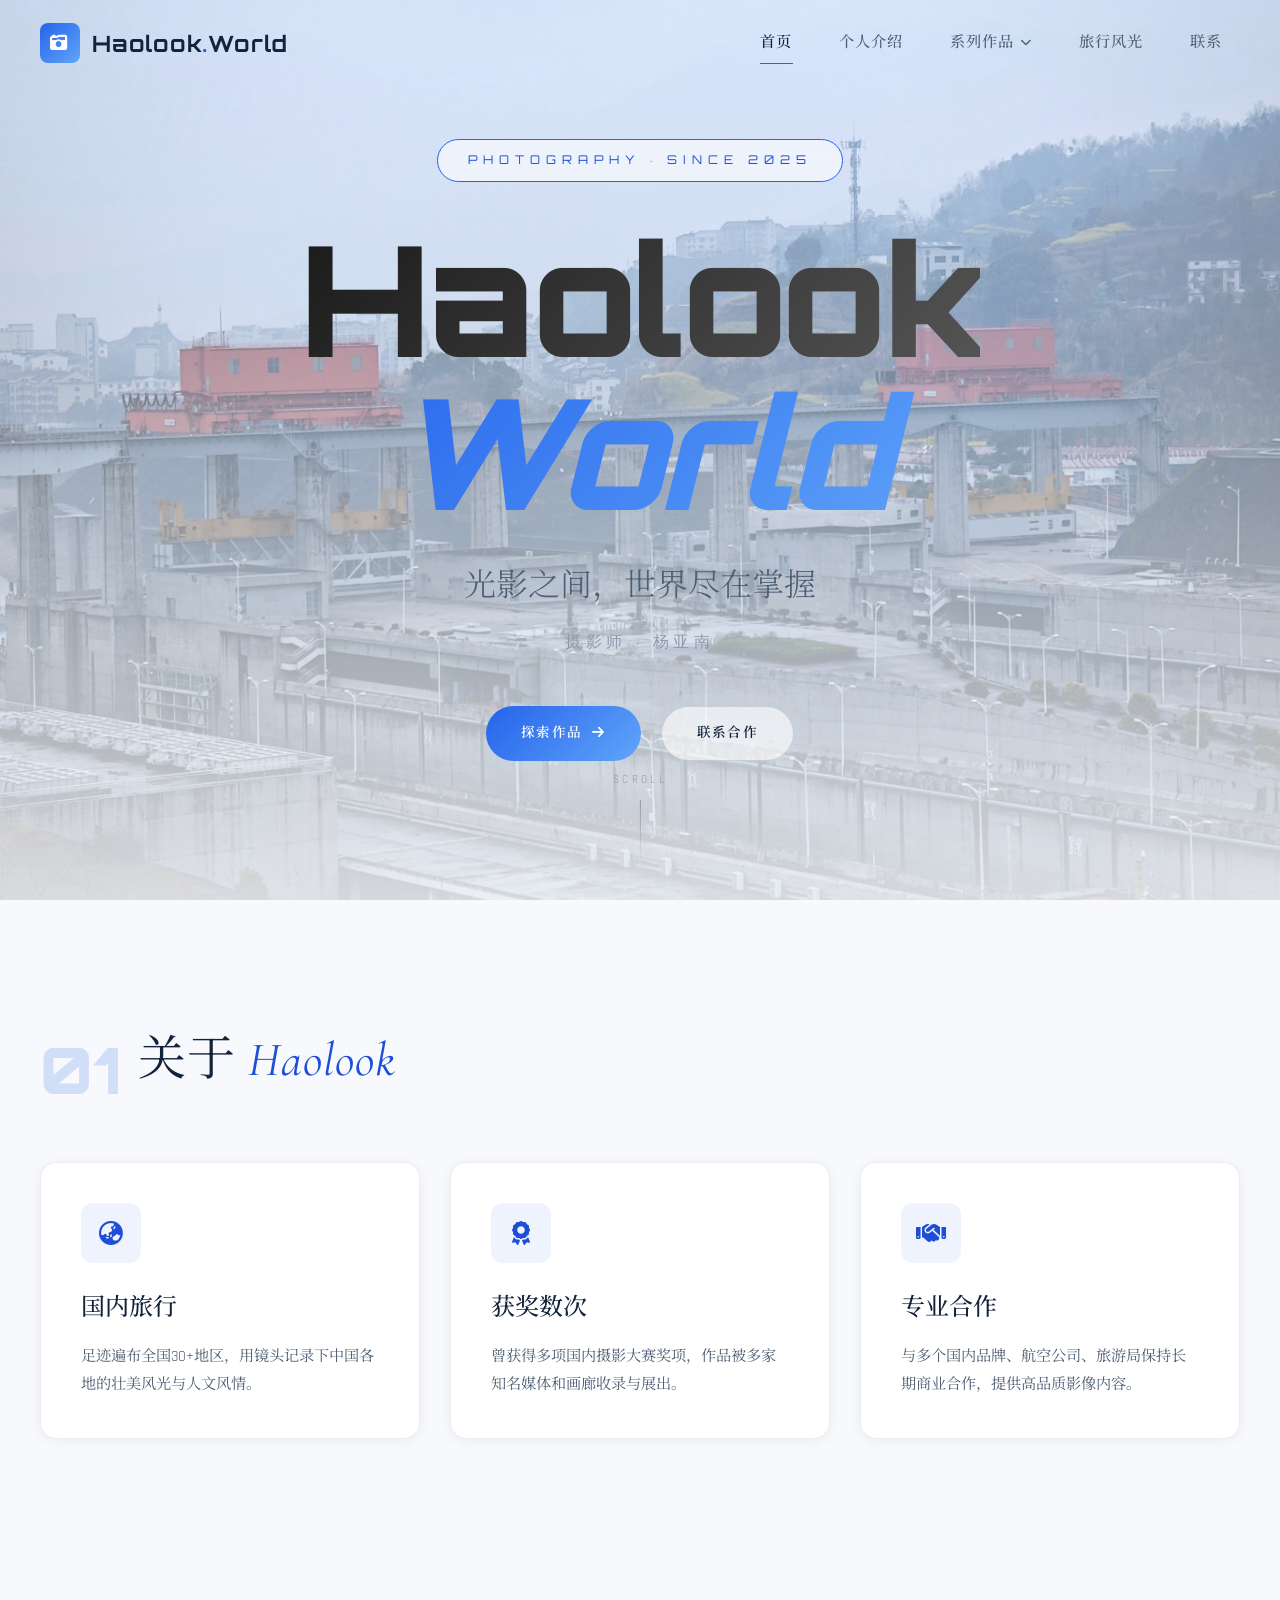
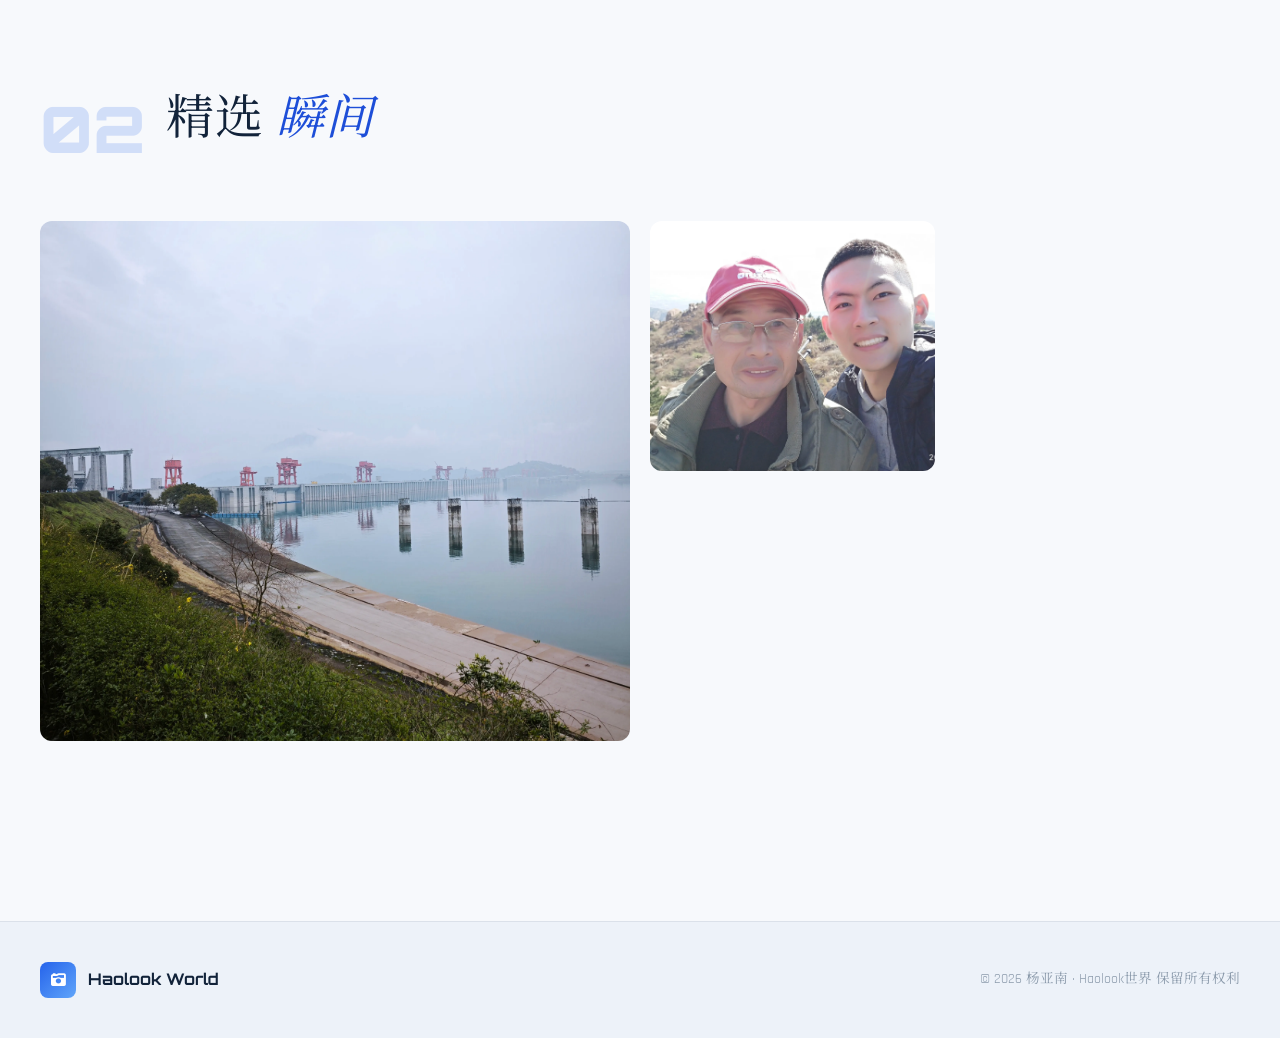
==== commit 162dfb07: "Update index.html" ====
--- a/index.html
+++ b/index.html
@@ -73,7 +73,7 @@
                     <div class="feature-card">
                         <div class="feature-icon"><i class="fa-solid fa-earth-asia"></i></div>
                         <h3>国内旅行</h3>
-                        <p>足迹遍布全国50+地区，用镜头记录下中国各地的壮美风光与人文风情。</p>
+                        <p>足迹遍布全国30+地区，用镜头记录下中国各地的壮美风光与人文风情。</p>
                     </div>
                     <div class="feature-card">
                         <div class="feature-icon"><i class="fa-solid fa-award"></i></div>
@@ -122,7 +122,7 @@
                     </div>
                     <div class="about-stats">
                         <div class="stat-item">
-                            <span class="stat-number" data-count="40">0</span><span class="stat-suffix">+</span>
+                            <span class="stat-number" data-count="30">0</span><span class="stat-suffix">+</span>
                             <span class="stat-label">旅行城市</span>
                         </div>
                         <div class="stat-item">
@@ -130,7 +130,7 @@
                             <span class="stat-label">获奖荣誉</span>
                         </div>
                         <div class="stat-item">
-                            <span class="stat-number" data-count="20">0</span>
+                            <span class="stat-number" data-count="5">0</span>
                             <span class="stat-label">年创作</span>
                         </div>
                         <div class="stat-item">
@@ -144,47 +144,15 @@
             <div class="about-timeline-section">
                 <div class="section-header">
                     <span class="section-number">01</span>
-                    <h2 class="section-title">获奖 <span class="accent">荣誉</span></h2>
+                    <h2 class="section-title">解锁<span class="accent">成就</span></h2>
                 </div>
                 <div class="timeline" id="awards-timeline">
                     <div class="timeline-item">
                         <div class="timeline-dot"></div>
                         <div class="timeline-content">
-                            <span class="timeline-year">2024</span>
-                            <h3>International Landscape Photographer of the Year</h3>
-                            <p>年度国际风光摄影师大奖 · 金奖</p>
-                        </div>
-                    </div>
-                    <div class="timeline-item">
-                        <div class="timeline-dot"></div>
-                        <div class="timeline-content">
-                            <span class="timeline-year">2023</span>
-                            <h3>World Press Photo</h3>
-                            <p>世界新闻摄影奖 · 自然类银奖</p>
-                        </div>
-                    </div>
-                    <div class="timeline-item">
-                        <div class="timeline-dot"></div>
-                        <div class="timeline-content">
-                            <span class="timeline-year">2023</span>
-                            <h3>Sony World Photography Awards</h3>
-                            <p>索尼世界摄影奖 · 专业风光组获奖</p>
-                        </div>
-                    </div>
-                    <div class="timeline-item">
-                        <div class="timeline-dot"></div>
-                        <div class="timeline-content">
-                            <span class="timeline-year">2022</span>
-                            <h3>National Geographic Travel Photo Contest</h3>
-                            <p>国家地理旅行摄影大赛 · 荣誉奖</p>
-                        </div>
-                    </div>
-                    <div class="timeline-item">
-                        <div class="timeline-dot"></div>
-                        <div class="timeline-content">
-                            <span class="timeline-year">2021</span>
-                            <h3>HIPA — HIPA Awards</h3>
-                            <p>哈坎国际摄影奖 · 年度摄影师提名</p>
+                            <span class="timeline-year">2026</span>
+                            <h3>To be unlocked</h3>
+                            <p>成就待解锁</p>
                         </div>
                     </div>
                 </div>
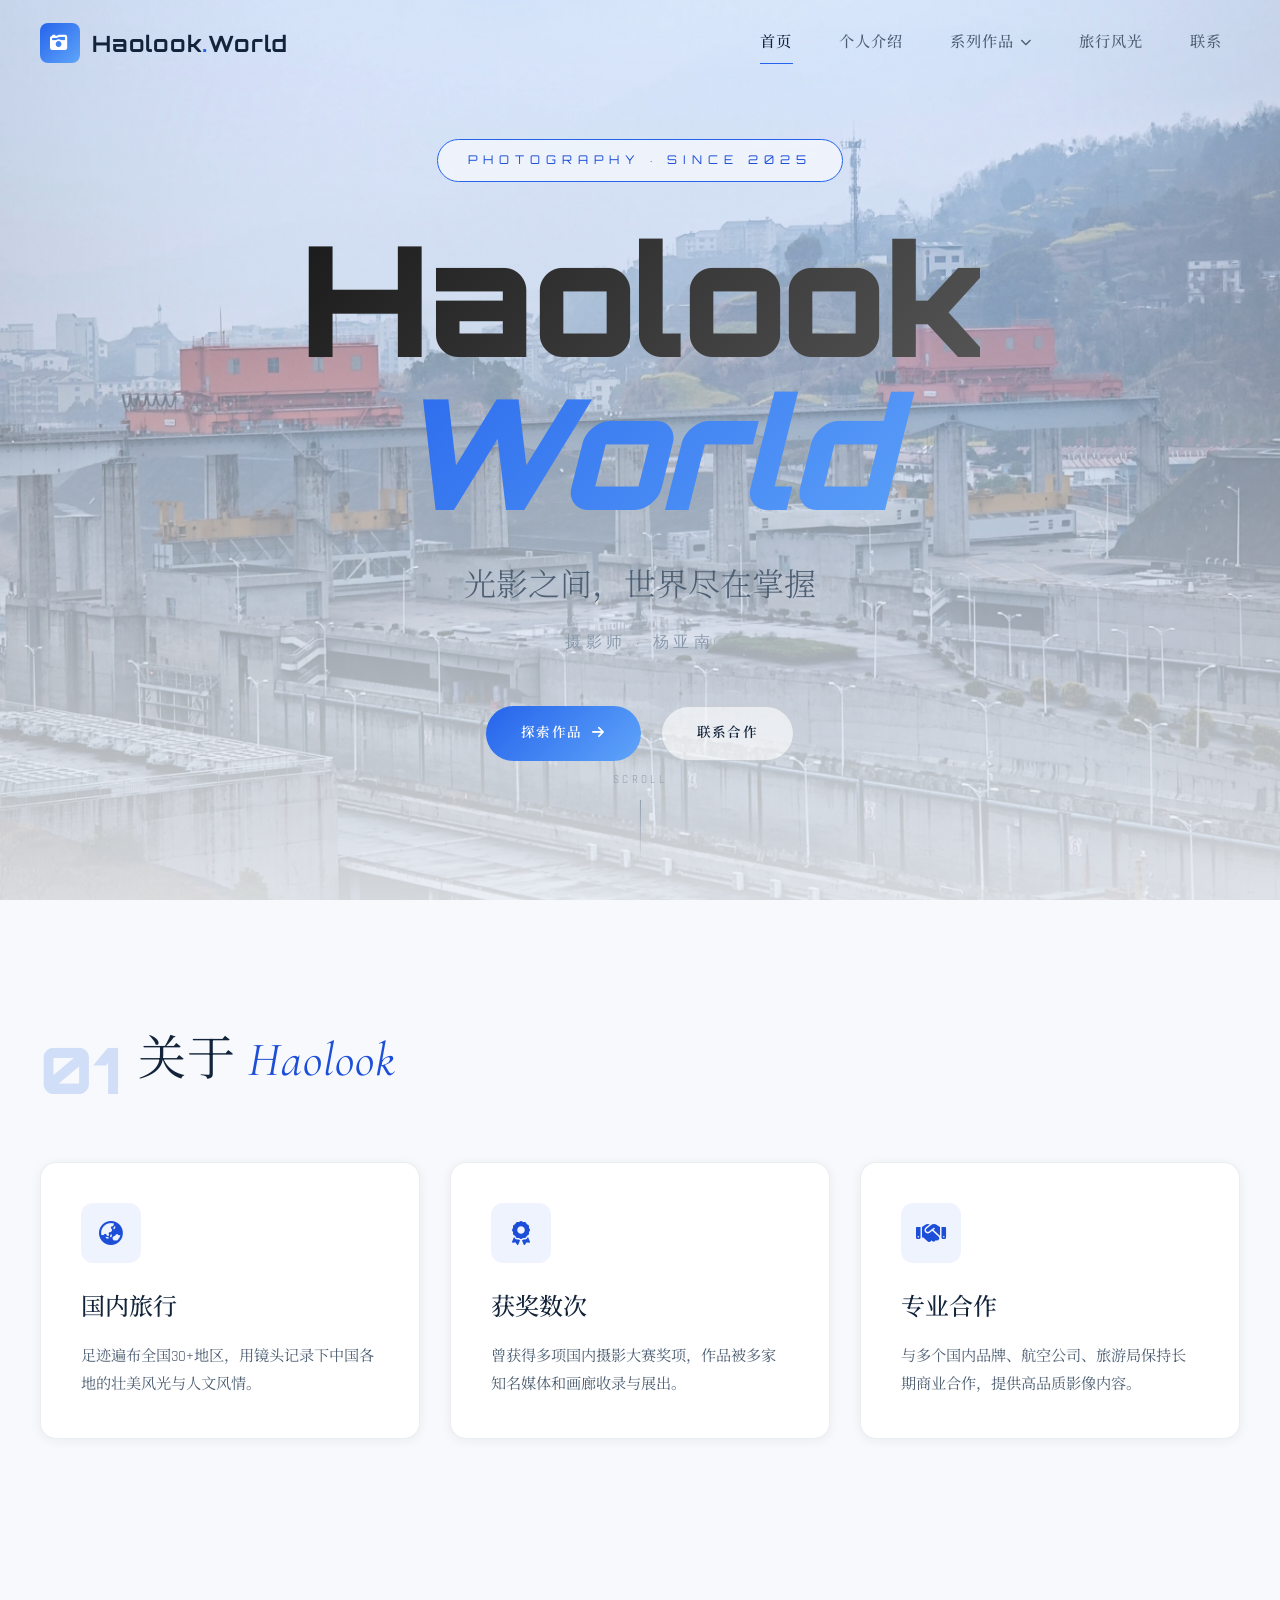
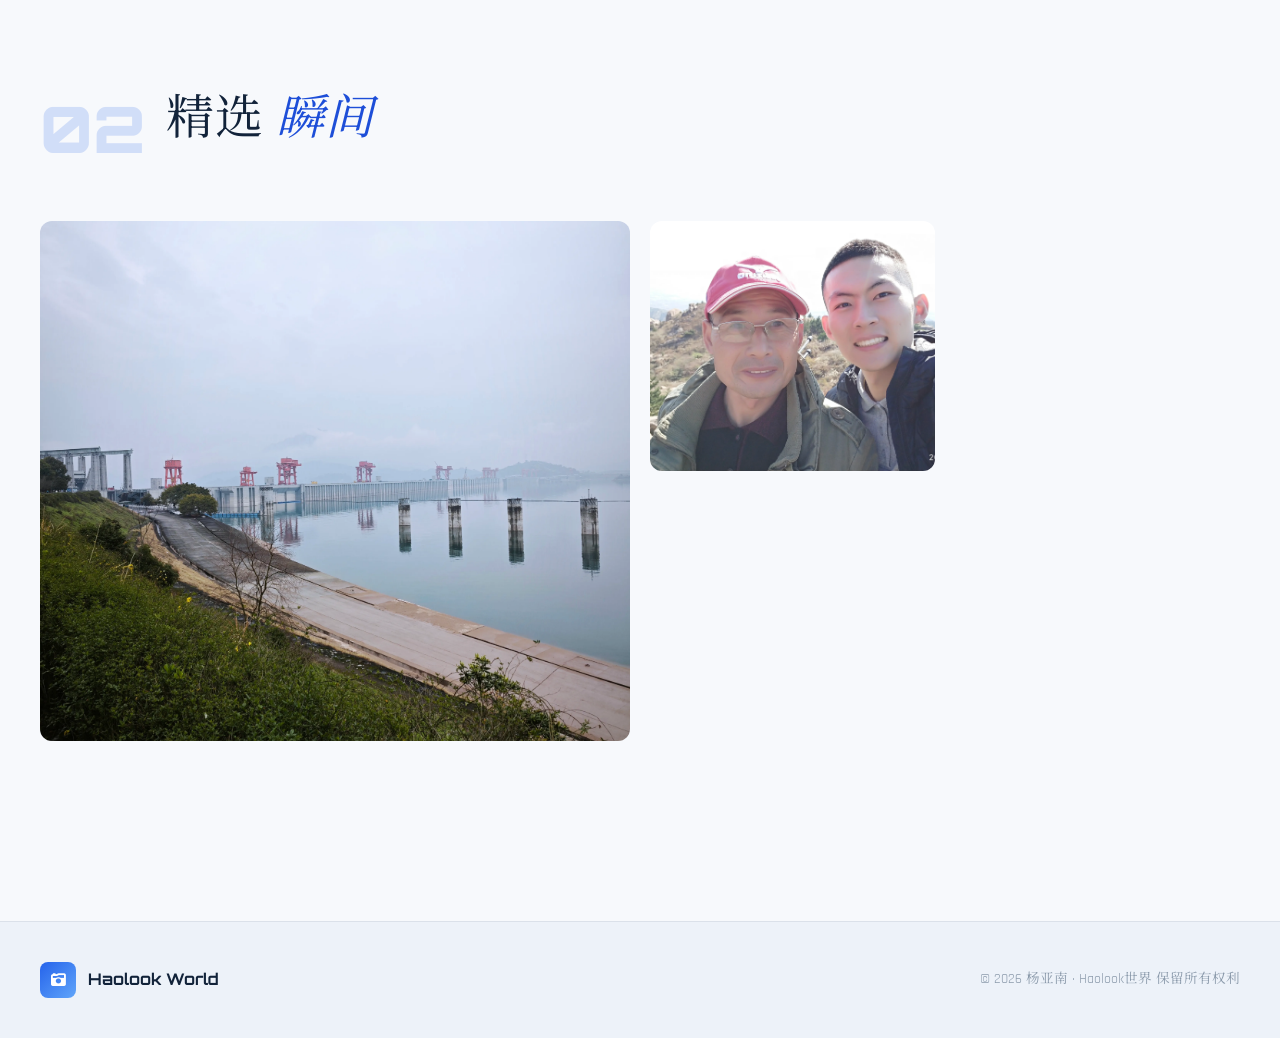
==== commit f8631126: "Update index.html" ====
--- a/index.html
+++ b/index.html
@@ -161,39 +161,15 @@
             <div class="about-timeline-section">
                 <div class="section-header">
                     <span class="section-number">02</span>
-                    <h2 class="section-title">展览 <span class="accent">经历</span></h2>
+                    <h2 class="section-title">摄影 <span class="accent">经历</span></h2>
                 </div>
                 <div class="timeline" id="exhibitions-timeline">
                     <div class="timeline-item">
                         <div class="timeline-dot"></div>
                         <div class="timeline-content">
                             <span class="timeline-year">2025</span>
-                            <h3>「Haolook World」个人摄影展</h3>
-                            <p>上海 · 龙美术馆</p>
-                        </div>
-                    </div>
-                    <div class="timeline-item">
-                        <div class="timeline-dot"></div>
-                        <div class="timeline-content">
-                            <span class="timeline-year">2024</span>
-                            <h3>「地球之眼」当代摄影艺术展</h3>
-                            <p>北京 · 798艺术区</p>
-                        </div>
-                    </div>
-                    <div class="timeline-item">
-                        <div class="timeline-dot"></div>
-                        <div class="timeline-content">
-                            <span class="timeline-year">2023</span>
-                            <h3>国际摄影艺术博览会</h3>
-                            <p>杭州 · 浙江美术馆</p>
-                        </div>
-                    </div>
-                    <div class="timeline-item">
-                        <div class="timeline-dot"></div>
-                        <div class="timeline-content">
-                            <span class="timeline-year">2022</span>
-                            <h3>「山海之间」双人联展</h3>
-                            <p>成都 · 宽窄巷子当代艺术空间</p>
+                            <h3>「Haolook World」个人摄影学习</h3>
+                            <p>山东 · 青岛</p>
                         </div>
                     </div>
                 </div>
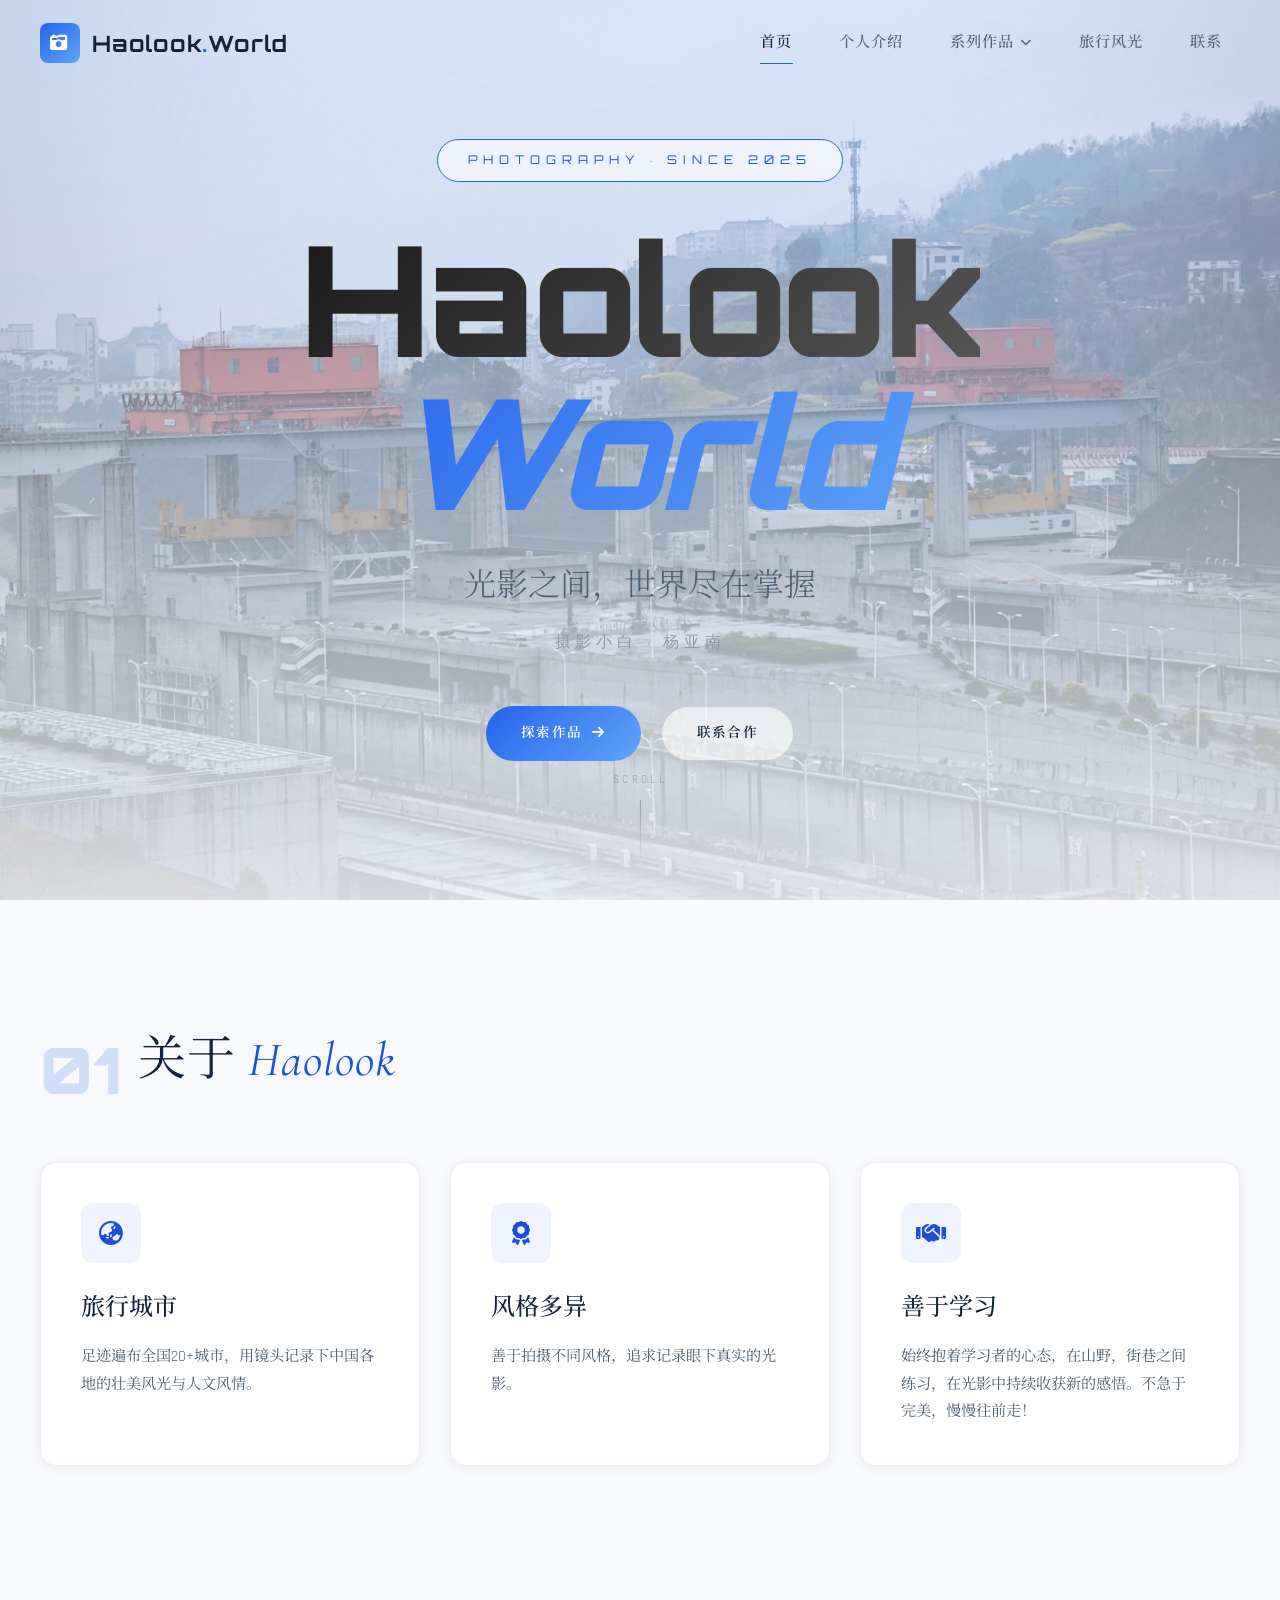
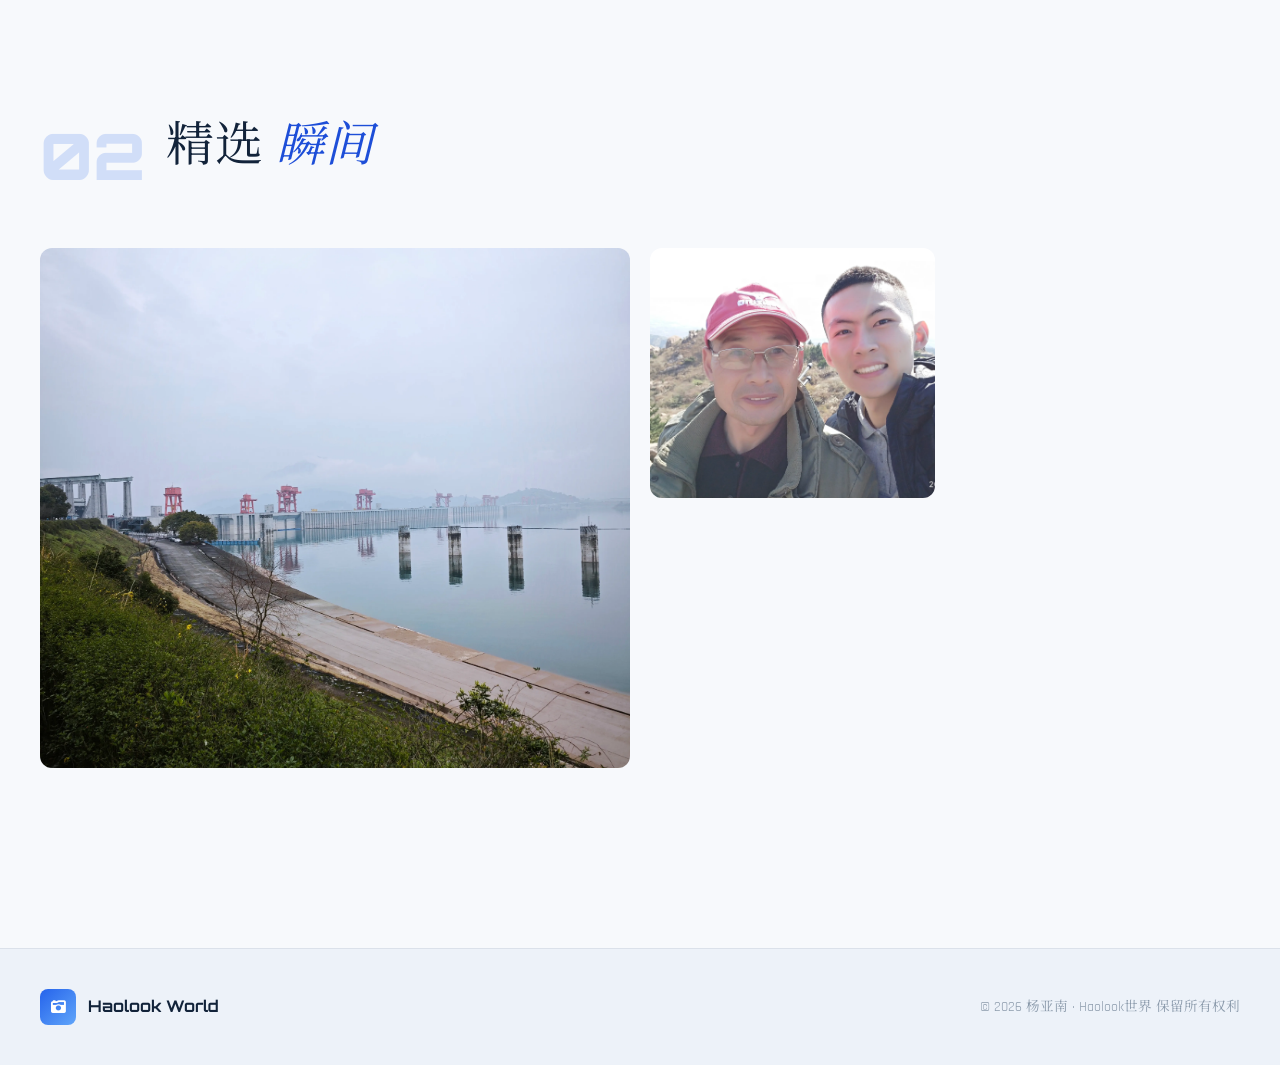
==== commit 0971bcd3: "Add files via upload" ====
--- a/index.html
+++ b/index.html
@@ -52,7 +52,7 @@
                         <span class="title-line accent">World</span>
                     </h1>
                     <p class="hero-subtitle animate-fade-in-up delay-2">光影之间，世界尽在掌握</p>
-                    <p class="hero-name animate-fade-in-up delay-3">摄影师 · 杨亚南</p>
+                    <p class="hero-name animate-fade-in-up delay-3">摄影小白 · 杨亚南</p>
                     <div class="hero-cta animate-fade-in-up delay-4">
                         <a href="#" class="btn btn-primary" data-page="series">探索作品 <i class="fa-solid fa-arrow-right"></i></a>
                         <a href="#" class="btn btn-outline" data-page="contact">联系合作</a>
@@ -72,18 +72,18 @@
                 <div class="features-grid">
                     <div class="feature-card">
                         <div class="feature-icon"><i class="fa-solid fa-earth-asia"></i></div>
-                        <h3>国内旅行</h3>
-                        <p>足迹遍布全国30+地区，用镜头记录下中国各地的壮美风光与人文风情。</p>
+                        <h3>旅行城市</h3>
+                        <p>足迹遍布全国20+城市，用镜头记录下中国各地的壮美风光与人文风情。</p>
                     </div>
                     <div class="feature-card">
                         <div class="feature-icon"><i class="fa-solid fa-award"></i></div>
-                        <h3>获奖数次</h3>
-                        <p>曾获得多项国内摄影大赛奖项，作品被多家知名媒体和画廊收录与展出。</p>
+                        <h3>风格多异</h3>
+                        <p>善于拍摄不同风格，追求记录眼下真实的光影。</p>
                     </div>
                     <div class="feature-card">
                         <div class="feature-icon"><i class="fa-solid fa-handshake"></i></div>
-                        <h3>专业合作</h3>
-                        <p>与多个国内品牌、航空公司、旅游局保持长期商业合作，提供高品质影像内容。</p>
+                        <h3>善于学习</h3>
+                        <p>始终抱着学习者的心态，在山野，街巷之间练习，在光影中持续收获新的感悟。不急于完美，慢慢往前走！</p>
                     </div>
                 </div>
             </div>
@@ -122,7 +122,7 @@
                     </div>
                     <div class="about-stats">
                         <div class="stat-item">
-                            <span class="stat-number" data-count="30">0</span><span class="stat-suffix">+</span>
+                            <span class="stat-number" data-count="20">0</span><span class="stat-suffix">+</span>
                             <span class="stat-label">旅行城市</span>
                         </div>
                         <div class="stat-item">
@@ -178,7 +178,7 @@
             <div class="about-section">
                 <div class="section-header">
                     <span class="section-number">03</span>
-                    <h2 class="section-title">出版 <span class="accent">物</span></h2>
+                    <h2 class="section-title">作品<span class="accent">选集</span></h2>
                 </div>
                 <div class="publications-grid" id="publications-grid">
                     <div class="publication-card">
@@ -186,21 +186,21 @@
                             <div class="cover-sim cover-1"><span>Haolook World</span></div>
                         </div>
                         <h3>《Haolook World》</h3>
-                        <p>2024 · 个人摄影集 · 中国摄影出版社</p>
+                        <p>2025 · 个人摄影集 </p>
                     </div>
                     <div class="publication-card">
                         <div class="pub-cover">
                             <div class="cover-sim cover-2"><span>光影之路</span></div>
                         </div>
                         <h3>《光影之路》</h3>
-                        <p>2022 · 旅行摄影随笔集 · 中信出版社</p>
+                        <p>2025 · 旅行摄影随笔集 </p>
                     </div>
                     <div class="publication-card">
                         <div class="pub-cover">
                             <div class="cover-sim cover-3"><span>THE SILENCE</span></div>
                         </div>
                         <h3>《The Silence》</h3>
-                        <p>2020 · 黑白摄影作品集 · 后浪出版</p>
+                        <p>2025 · 黑白摄影作品集</p>
                     </div>
                 </div>
             </div>
@@ -208,15 +208,15 @@
             <div class="about-section">
                 <div class="section-header">
                     <span class="section-number">04</span>
-                    <h2 class="section-title">商业 <span class="accent">合作</span></h2>
+                    <h2 class="section-title">摄影 <span class="accent">风格</span></h2>
                 </div>
                 <div class="brands-grid" id="brands-grid">
-                    <div class="brand-item"><i class="fa-solid fa-plane"></i><span>航空公司</span></div>
-                    <div class="brand-item"><i class="fa-solid fa-hotel"></i><span>奢华酒店</span></div>
-                    <div class="brand-item"><i class="fa-solid fa-city"></i><span>旅游局</span></div>
-                    <div class="brand-item"><i class="fa-solid fa-shirt"></i><span>时尚品牌</span></div>
-                    <div class="brand-item"><i class="fa-solid fa-wine-glass"></i><span>美食集团</span></div>
-                    <div class="brand-item"><i class="fa-solid fa-gem"></i><span>奢侈品</span></div>
+                    <div class="brand-item"><i class="fa-solid fa-plane"></i><span>城市天际线</span></div>
+                    <div class="brand-item"><i class="fa-solid fa-hotel"></i><span>城市摄影</span></div>
+                    <div class="brand-item"><i class="fa-solid fa-city"></i><span>极简风</span></div>
+                    <div class="brand-item"><i class="fa-solid fa-shirt"></i><span>街头摄影</span></div>
+                    <div class="brand-item"><i class="fa-solid fa-wine-glass"></i><span>美食静物</span></div>
+                    <div class="brand-item"><i class="fa-solid fa-gem"></i><span>写实自然</span></div>
                 </div>
             </div>
 
@@ -309,4 +309,4 @@
     <script src="js/image-loader.js"></script>
     <script src="js/main.js"></script>
 </body>
-</html>
+</html>
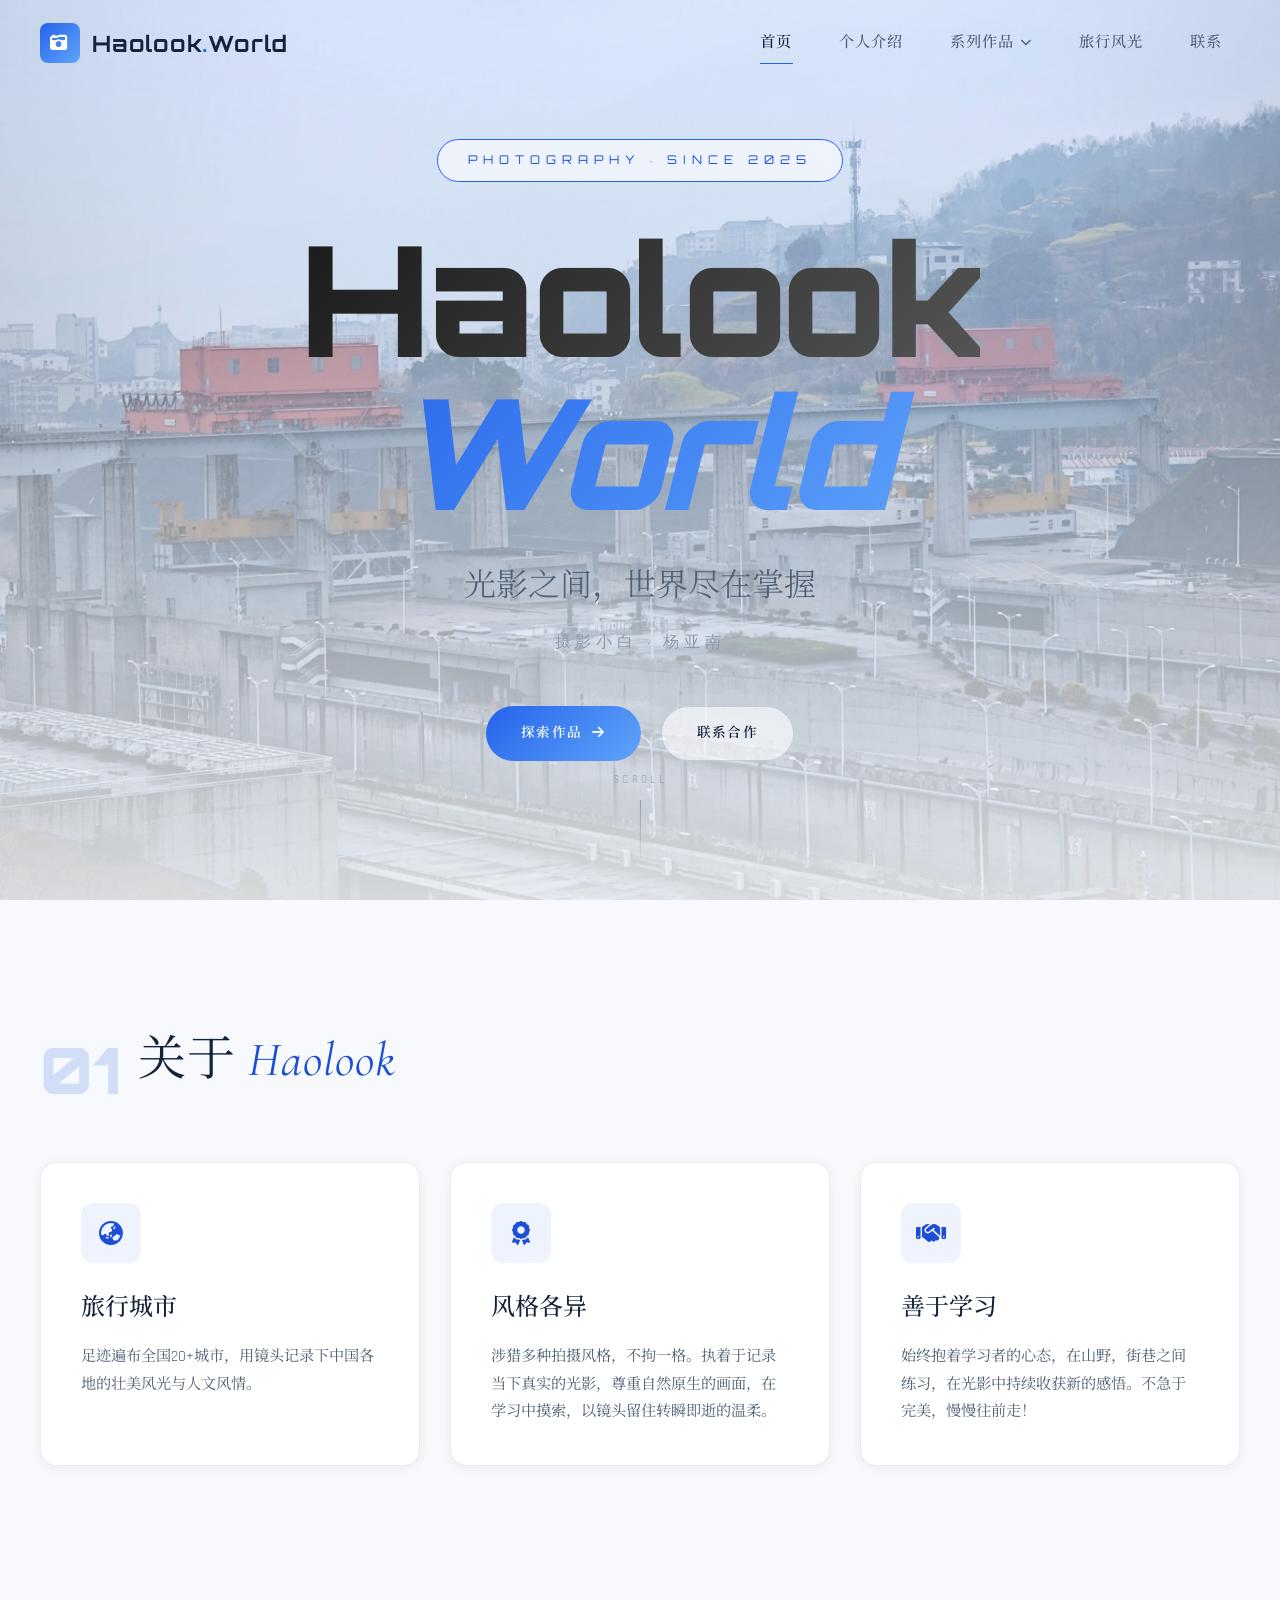
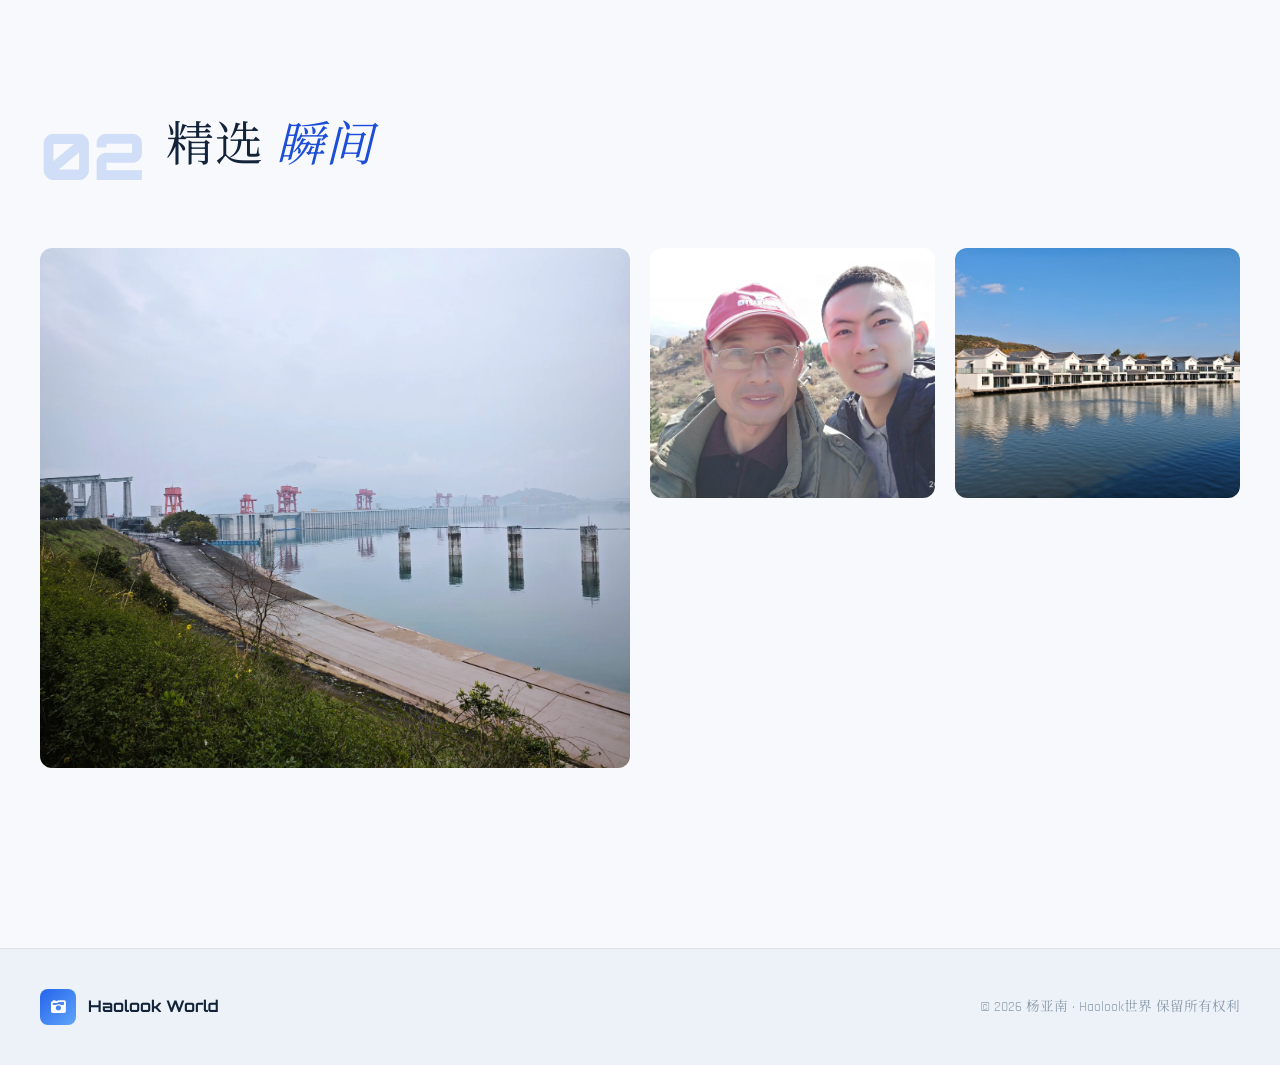
==== commit 8f3965a8: "更新图库" ====
--- a/index.html
+++ b/index.html
@@ -77,8 +77,8 @@
                     </div>
                     <div class="feature-card">
                         <div class="feature-icon"><i class="fa-solid fa-award"></i></div>
-                        <h3>风格多异</h3>
-                        <p>善于拍摄不同风格，追求记录眼下真实的光影。</p>
+                        <h3>风格各异</h3>
+                        <p>涉猎多种拍摄风格，不拘一格。执着于记录当下真实的光影，尊重自然原生的画面，在学习中摸索，以镜头留住转瞬即逝的温柔。</p>
                     </div>
                     <div class="feature-card">
                         <div class="feature-icon"><i class="fa-solid fa-handshake"></i></div>
